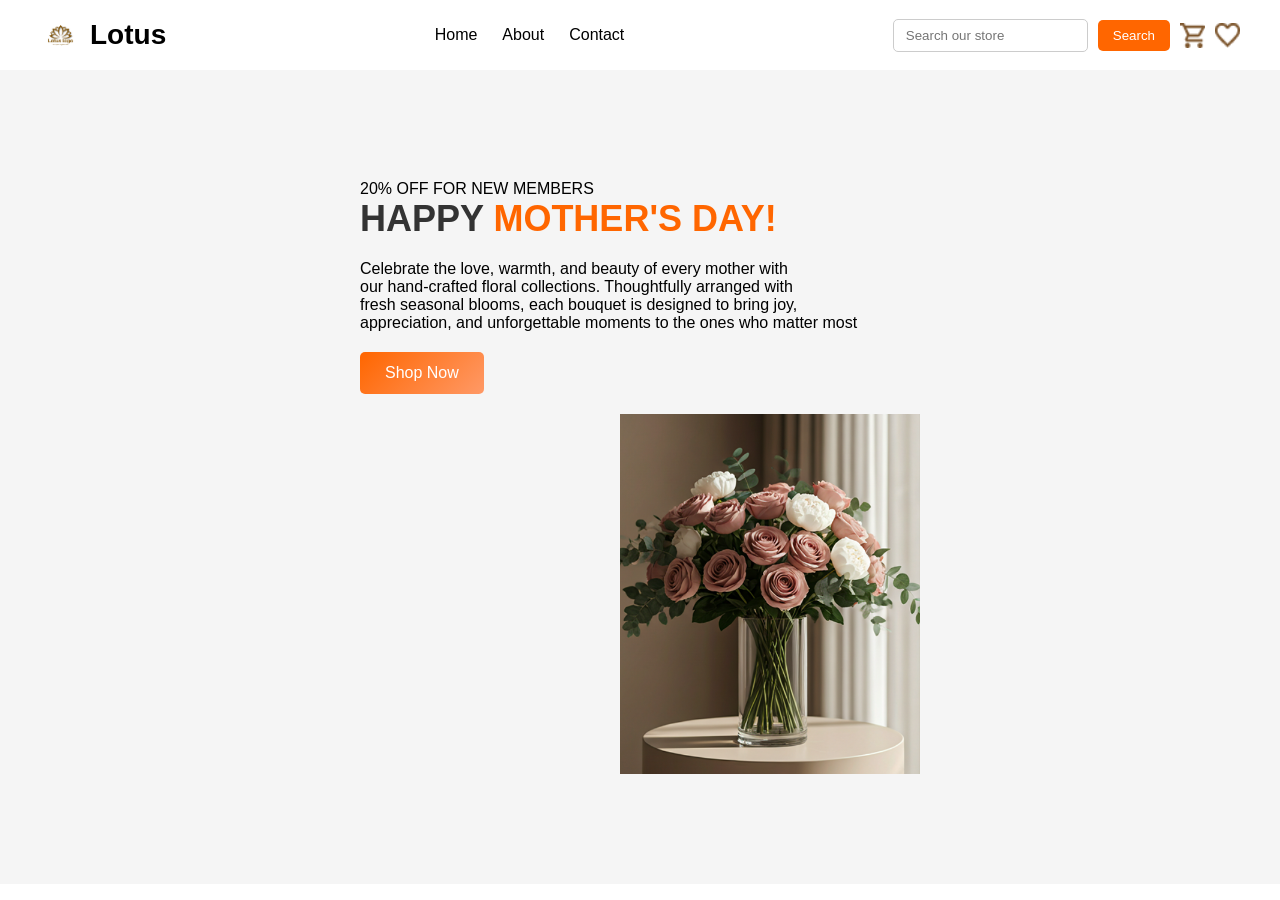
==== homepage.html @ 7f64969e "Create the Hero Section" ====
<!DOCTYPE html>
<html lang="en">
<head>
    <meta charset="UTF-8">
    <meta name="viewport" content="width=device-width, initial-scale=1.0">
    <title>Home Page</title>
    <link rel="stylesheet" href="homepage.css">
</head>
<body>
      <div class="navigation">
         <div class="logo-area">
            <img src="img/logo1.jpg" alt="Logo">
            <h1>Lotus</h1>
         </div>
         <ul class="nav-links">
            <li><a href="#home">Home</a></li>
            <li><a href="#about">About</a></li>
            <li><a href="#contact">Contact</a></li>
         </ul>
        <div class="search">
            <input type="text" placeholder="Search our store">
            <button type="submit">Search</button>
            <div class="icons">
              <img src="img/Icon.png" alt="Search Icon">
              <img src="img/Icon1.png" alt="Cart Icon">
            </div>
       </div>
     </div>


     <div class="hero-section">
        <div class="hero-content">
          <div class="off"><p>20% OFF FOR NEW MEMBERS</p><div>
          <h1>HAPPY <span>MOTHER'S DAY!</span></h1>
          <p>Celebrate the love, warmth, and beauty of every mother with <br>
            our hand-crafted floral collections. Thoughtfully arranged with 
            <br>fresh seasonal blooms, each bouquet is designed to bring joy,
            <br> appreciation, and unforgettable moments to the ones who matter most</p>
          <button class="btn">Shop Now</button>
        </div>
        <div class="hero-img">
           <img src="img/Luxury Bouquet.png" alt="Hero Image">
         </div>
      </div>

</body>
</html>
---- homepage.css ----
*{
    margin: 0;
    padding: 0;
    box-sizing: border-box;
    font-family: Arial, sans-serif;
}

.navigation{
    display: flex;
    justify-content: space-between;
    align-items: center;
    padding: 15px 40px;
    background-color: #ffffff;
    box-shadow: 0 2px 5px rgba(0,0,0,0.1);
}

.logo-area{
    display: flex;
    align-items: center;
    gap: 10px;
}

.logo-area img{
    width: 40px;
    height: 40px;
}

.logo-area h1{
    font-size: 28px;
    color: #000;
}

.nav-links{
    display: flex;
    gap: 25px;
    list-style: none;
}

.nav-links a{
    text-decoration: none;
    color: #000;
    font-size: 16px;
    transition: 0.3s;
}

.nav-links a:hover{
    color: #ff6600;
}

.search{
    display: flex;
    align-items: center;
    gap: 10px;
}

.search input{
    padding: 8px 12px;
    border: 1px solid #ccc;
    border-radius: 5px;
}

.search button{
    padding: 8px 15px;
    border: none;
    background-color: #ff6600;
    color: white;
    border-radius: 5px;
    cursor: pointer;
}

.search button:hover{
    background-color: #e65c00;
}

.icons{
    display: flex;
    gap: 10px;
}

.icons img{
    width: 25px;
    height: 25px;
    cursor: pointer;
}

.hero-section{
    display: flex;
    align-items: center;
    justify-content: space-between;
    padding: 50px 300px;
    background-color: #f5f5f5;
}

.hero-content{
    display: flex;
    flex:1;
    flex-direction: column;
    justify-content: space-between;
    
    padding: 60px;
    gap: 50px;
}

.hero-content h1{
    font-size: 36px;
    color: #333;
    margin-bottom: 20px;
}

.hero-content span{
    color: #ff6600;
}

.btn{
    padding: 12px 25px;
    background: linear-gradient(135deg, #ff6600, #ff9966);
    color: white;
    border-radius: 5px;
    border: none;
    cursor: pointer;
    font-size: 16px;
    transition: 0.3s ease;
    margin:20px 0px;
}

.btn:hover{
    background: linear-gradient(135deg, #e65c00, #ff7f50);
    transform: translateY(-2px);
}

.hero-img{
    flex: 1;
    display: flex;
    justify-content: flex-end;
}

.hero-img img{
    width: 300px;
    max-width: 100%;
}
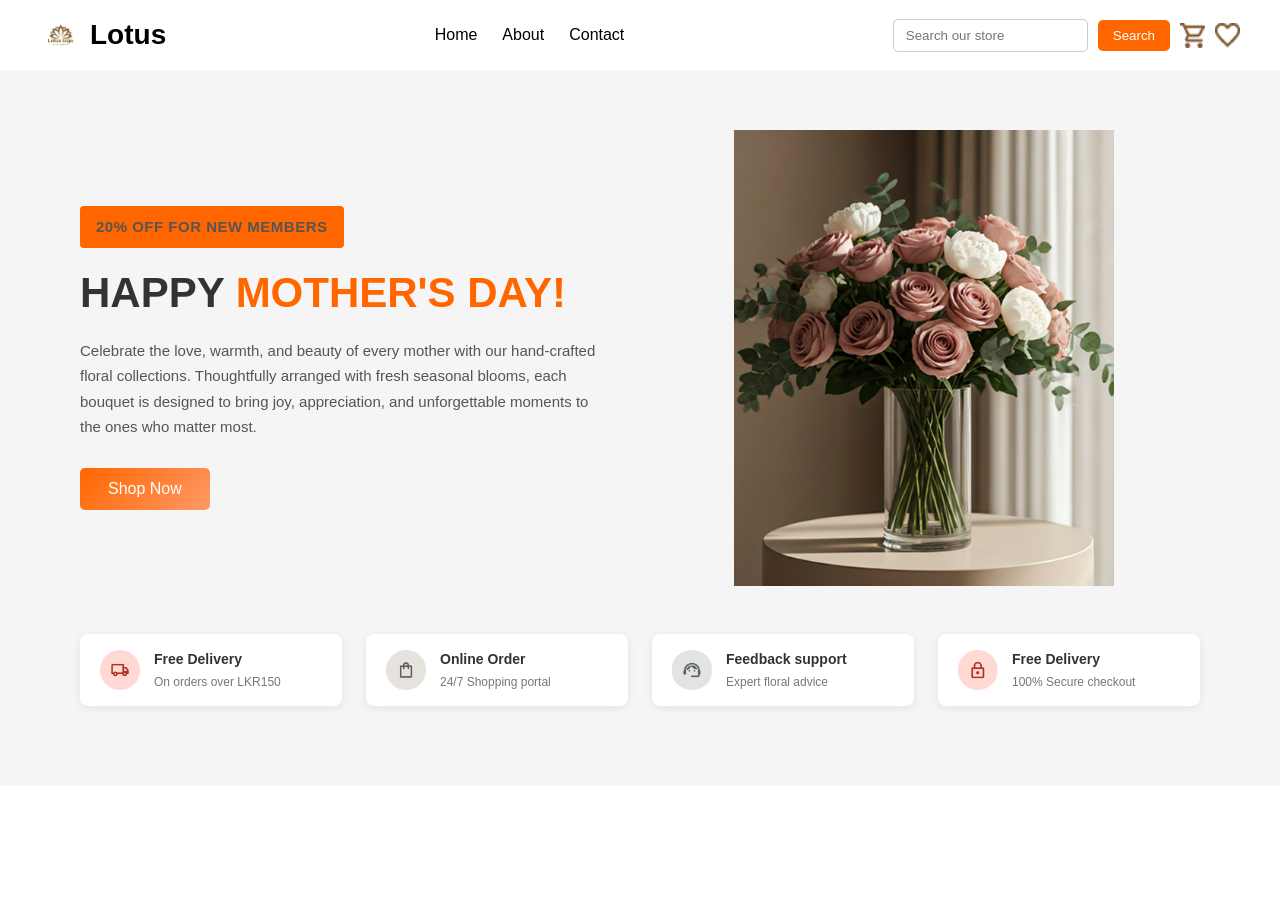
==== commit 92c8f9ec: "Update the css alignment for the hero section" ====
--- a/homepage.html
+++ b/homepage.html
@@ -29,17 +29,35 @@
 
 
      <div class="hero-section">
-        <div class="hero-content">
-          <div class="off"><p>20% OFF FOR NEW MEMBERS</p><div>
-          <h1>HAPPY <span>MOTHER'S DAY!</span></h1>
-          <p>Celebrate the love, warmth, and beauty of every mother with <br>
-            our hand-crafted floral collections. Thoughtfully arranged with 
-            <br>fresh seasonal blooms, each bouquet is designed to bring joy,
-            <br> appreciation, and unforgettable moments to the ones who matter most</p>
-          <button class="btn">Shop Now</button>
+        <div class="hero-main">
+          <div class="hero-content">
+            <div class="off"><p>20% OFF FOR NEW MEMBERS</p></div>
+            <h1>HAPPY <span>MOTHER'S DAY!</span></h1>
+            <p>Celebrate the love, warmth, and beauty of every mother with our hand-crafted floral collections. Thoughtfully arranged with fresh seasonal blooms, each bouquet is designed to bring joy, appreciation, and unforgettable moments to the ones who matter most.</p>
+            <button class="btn">Shop Now</button>
+          </div>
+          <div class="hero-img">
+            <img src="img/Luxury Bouquet.png" alt="Hero Image">
+          </div>
         </div>
-        <div class="hero-img">
-           <img src="img/Luxury Bouquet.png" alt="Hero Image">
+
+        <div class="hero-shape">
+            <div class="shape1">
+               <img src="img/shape1.png" alt="Shape 1">
+               <p>Free Delivery<br><span>On orders over LKR150</span></p>
+            </div>
+            <div class="shape1">
+               <img src="img/shape2.png" alt="Shape 1">
+               <p>Online Order<br><span>24/7 Shopping portal</span></p>
+            </div>
+            <div class="shape1">
+               <img src="img/shape3.png" alt="Shape 1">
+               <p>Feedback support<br><span>Expert floral advice</span></p>
+            </div>
+            <div class="shape1">
+               <img src="img/shape4.png" alt="Shape 1">
+               <p>Free Delivery<br><span>100% Secure checkout</span></p>
+            </div>
          </div>
       </div>
 
--- a/homepage.css
+++ b/homepage.css
@@ -85,26 +85,57 @@
 
 .hero-section{
     display: flex;
+    flex-direction: column;
+    align-items: center;
+    gap: 48px;
+    padding: 60px 80px 80px;
+    background-color: #f5f5f5;
+}
+
+.hero-main{
+    display: flex;
     align-items: center;
     justify-content: space-between;
-    padding: 50px 300px;
-    background-color: #f5f5f5;
+    gap: 48px;
+    width: 100%;
+    max-width: 1200px;
 }
 
 .hero-content{
-    display: flex;
-    flex:1;
+    flex: 1;
+    display: flex;
     flex-direction: column;
-    justify-content: space-between;
-    
-    padding: 60px;
-    gap: 50px;
+    align-items: flex-start;
+    gap: 20px;
+    max-width: 520px;
+}
+
+.off{
+    background-color: #ff6600;
+    color: #fff;
+    padding: 8px 16px;
+    border-radius: 4px;
+    font-size: 12px;
+    font-weight: bold;
+    letter-spacing: 0.5px;
+}
+
+.off p{
+    margin: 0;
 }
 
 .hero-content h1{
-    font-size: 36px;
+    font-size: 42px;
+    line-height: 1.2;
     color: #333;
-    margin-bottom: 20px;
+    margin: 0;
+}
+
+.hero-content p{
+    font-size: 15px;
+    line-height: 1.7;
+    color: #555;
+    margin: 0;
 }
 
 .hero-content span{
@@ -112,7 +143,7 @@
 }
 
 .btn{
-    padding: 12px 25px;
+    padding: 12px 28px;
     background: linear-gradient(135deg, #ff6600, #ff9966);
     color: white;
     border-radius: 5px;
@@ -120,7 +151,7 @@
     cursor: pointer;
     font-size: 16px;
     transition: 0.3s ease;
-    margin:20px 0px;
+    margin-top: 8px;
 }
 
 .btn:hover{
@@ -131,10 +162,54 @@
 .hero-img{
     flex: 1;
     display: flex;
-    justify-content: flex-end;
+    justify-content: center;
+    align-items: center;
 }
 
 .hero-img img{
-    width: 300px;
-    max-width: 100%;
-}
+    width: 100%;
+    max-width: 380px;
+    height: auto;
+}
+
+.hero-shape{
+    display: flex;
+    justify-content: space-between;
+    align-items: stretch;
+    gap: 24px;
+    width: 100%;
+    max-width: 1200px;
+}
+
+.shape1{
+    flex: 1;
+    display: flex;
+    align-items: center;
+    gap: 14px;
+    background-color: #fff;
+    padding: 16px 20px;
+    border-radius: 8px;
+    box-shadow: 0 2px 8px rgba(0, 0, 0, 0.08);
+}
+
+.shape1 img{
+    width: 40px;
+    height: 40px;
+    flex-shrink: 0;
+}
+
+.shape1 p{
+    font-size: 14px;
+    font-weight: bold;
+    color: #333;
+    line-height: 1.4;
+    margin: 0;
+}
+
+.shape1 span{
+    display: block;
+    font-size: 12px;
+    font-weight: normal;
+    color: #777;
+    margin-top: 4px;
+}
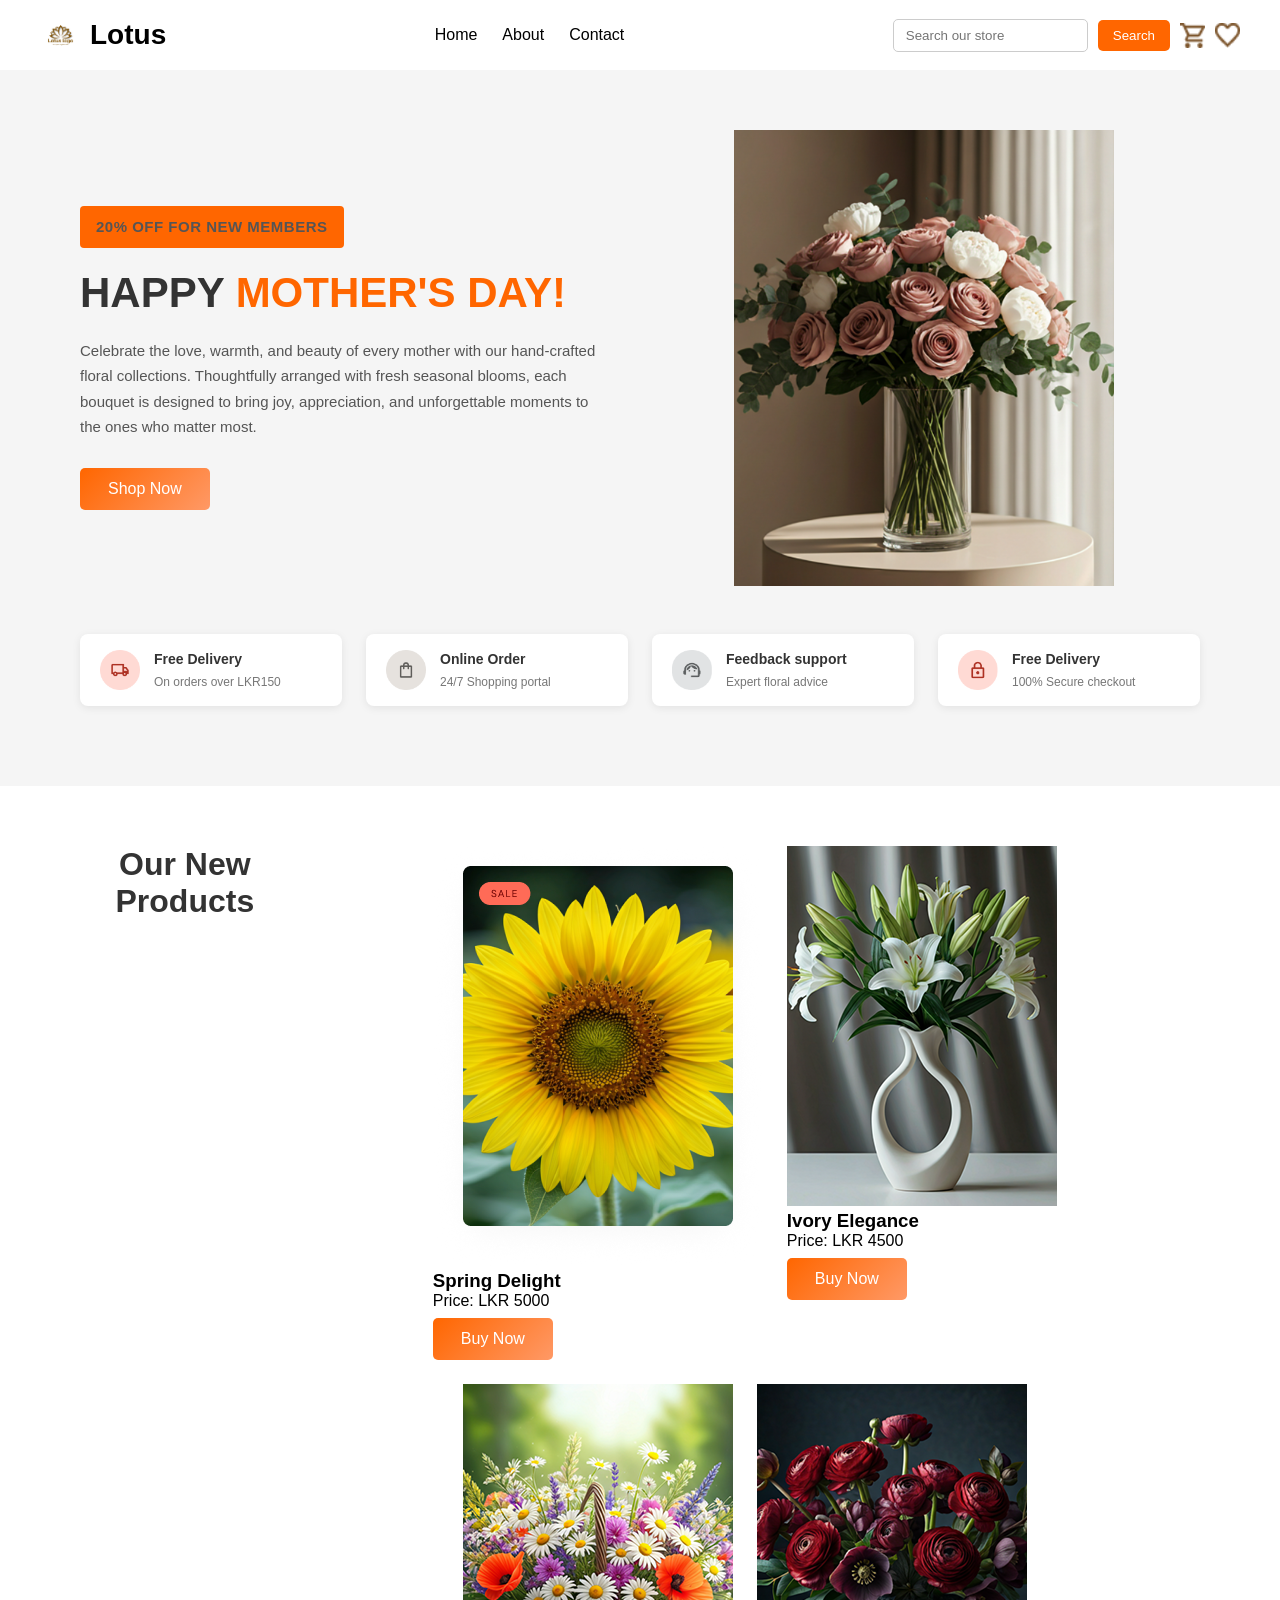
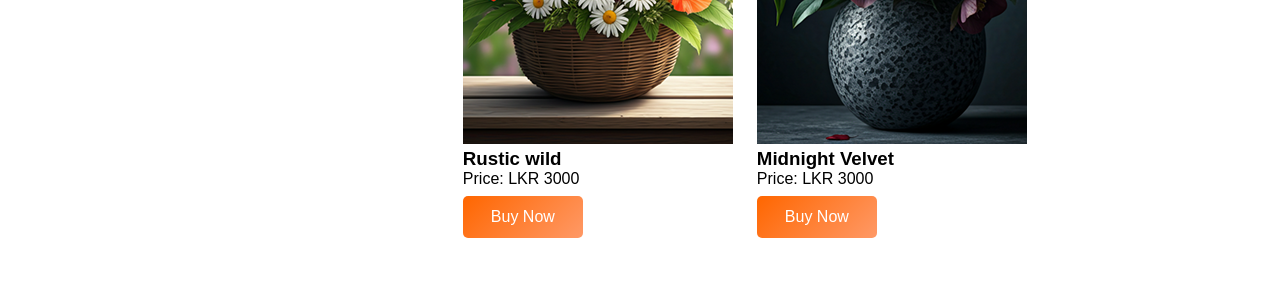
==== commit da3fa075: "Create the products sections" ====
--- a/homepage.html
+++ b/homepage.html
@@ -61,5 +61,38 @@
          </div>
       </div>
 
+
+
+      <div class="products-section">
+         <h2 class="one">Our New Products</h2>
+         <div class="products-container">
+            <div class="product-card">
+               <img src="img/product1.png" alt="Product 1">
+               <h3>Spring Delight</h3>
+               <p>Price: LKR 5000</p>
+               <button class="btn">Buy Now</button>
+            </div>
+            <div class="product-card">
+               <img src="img/Product 2.png" alt="Product 2">
+               <h3>Ivory Elegance</h3>
+               <p>Price: LKR 4500</p>
+               <button class="btn">Buy Now</button>
+            </div>
+            <div class="product-card">
+               <img src="img/Product 3.png" alt="Product 3">
+               <h3>Rustic wild</h3>
+               <p>Price: LKR 3000</p>
+               <button class="btn">Buy Now</button>
+            </div>
+
+            <div class="product-card">
+               <img src="img/Product 4.png" alt="Product 3">
+               <h3>Midnight Velvet</h3>
+               <p>Price: LKR 3000</p>
+               <button class="btn">Buy Now</button>
+            </div>
+         </div>
+      </div>
+
 </body>
 </html>
--- a/homepage.css
+++ b/homepage.css
@@ -213,3 +213,24 @@
     color: #777;
     margin-top: 4px;
 }
+
+.products-section{
+    display: flex;
+    padding: 60px 80px;
+    background-color: #fff;
+}
+
+.one{
+    text-align: center;
+    font-size: 32px;
+    color: #333;
+    margin-bottom: 40px;
+}
+
+.products-container{
+    display: flex;
+    gap: 24px;
+    flex-wrap: wrap;
+    justify-content: center;
+}
+
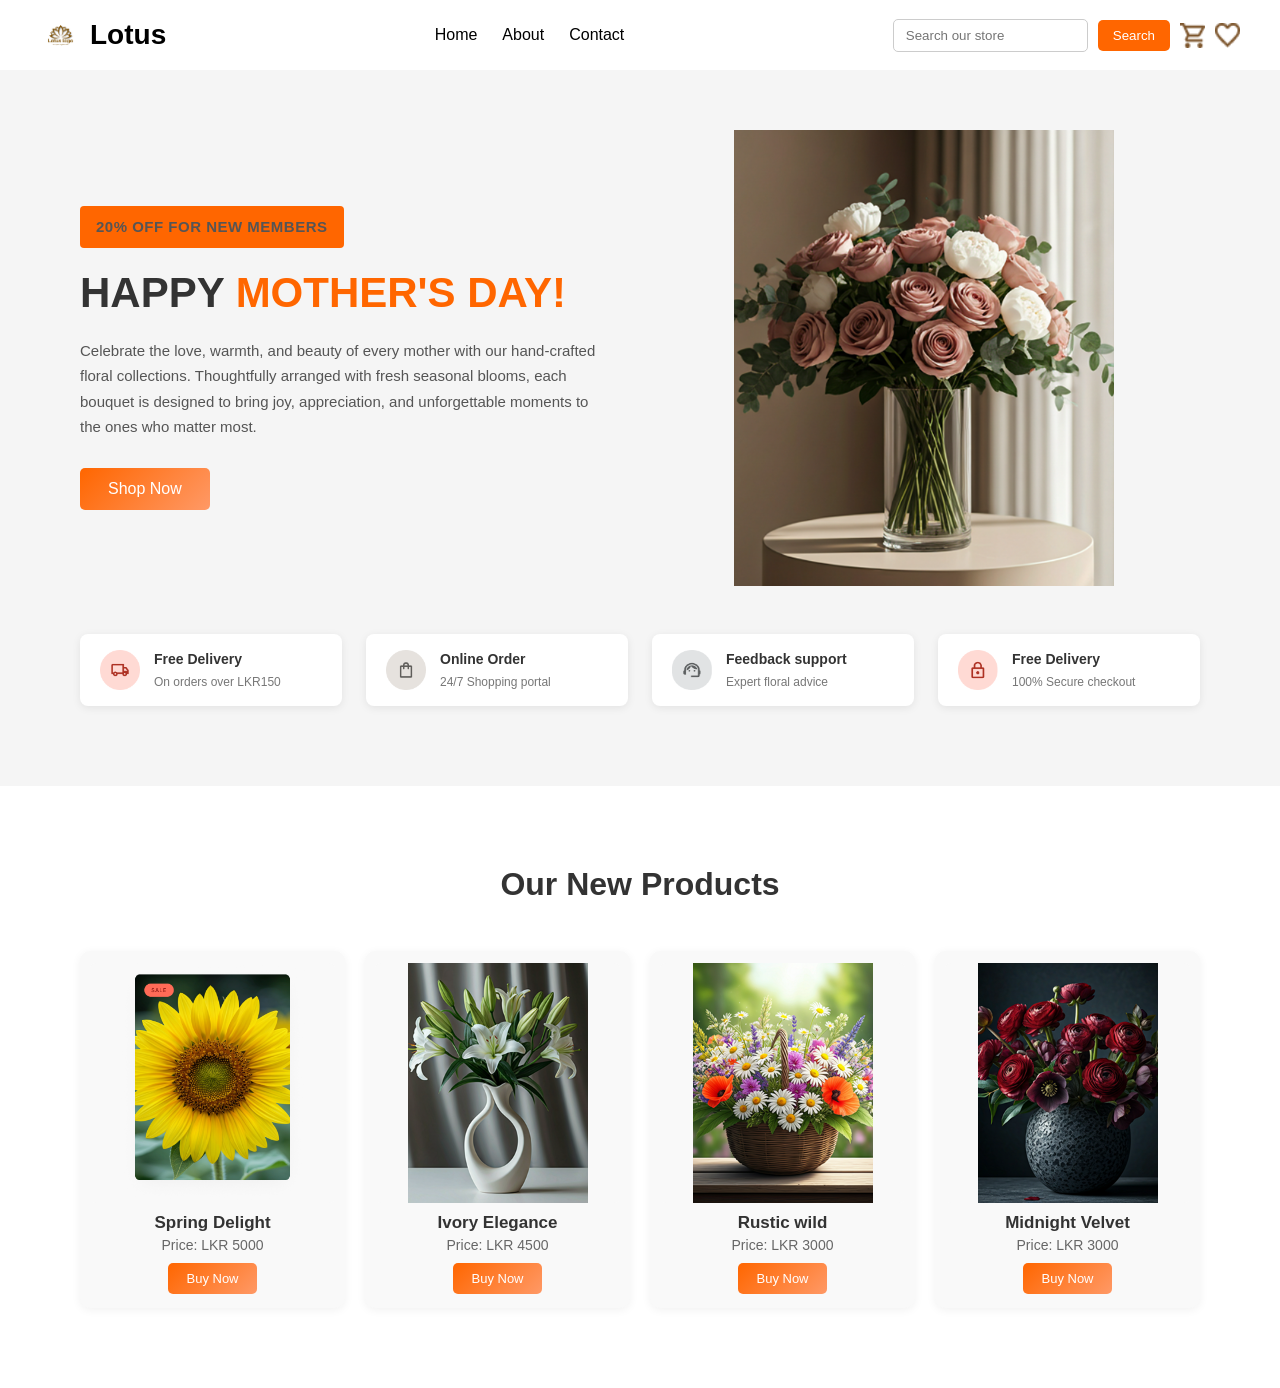
==== commit 4a4d737b: "Update the css for the product section" ====
--- a/homepage.html
+++ b/homepage.html
@@ -63,36 +63,44 @@
 
 
 
-      <div class="products-section">
-         <h2 class="one">Our New Products</h2>
+      <section class="products-section">
+         <h2 class="products-heading">Our New Products</h2>
          <div class="products-container">
             <div class="product-card">
-               <img src="img/product1.png" alt="Product 1">
+               <div class="product-img-wrap">
+                  <img src="img/product1.png" alt="Product 1" class="product-img-boost">
+               </div>
                <h3>Spring Delight</h3>
                <p>Price: LKR 5000</p>
                <button class="btn">Buy Now</button>
             </div>
             <div class="product-card">
-               <img src="img/Product 2.png" alt="Product 2">
+               <div class="product-img-wrap">
+                  <img src="img/Product 2.png" alt="Product 2">
+               </div>
                <h3>Ivory Elegance</h3>
                <p>Price: LKR 4500</p>
                <button class="btn">Buy Now</button>
             </div>
             <div class="product-card">
-               <img src="img/Product 3.png" alt="Product 3">
+               <div class="product-img-wrap">
+                  <img src="img/Product 3.png" alt="Product 3">
+               </div>
                <h3>Rustic wild</h3>
                <p>Price: LKR 3000</p>
                <button class="btn">Buy Now</button>
             </div>
 
             <div class="product-card">
-               <img src="img/Product 4.png" alt="Product 3">
+               <div class="product-img-wrap">
+                  <img src="img/Product 4.png" alt="Product 4">
+               </div>
                <h3>Midnight Velvet</h3>
                <p>Price: LKR 3000</p>
                <button class="btn">Buy Now</button>
             </div>
          </div>
-      </div>
+      </section>
 
 </body>
 </html>
--- a/homepage.css
+++ b/homepage.css
@@ -216,21 +216,99 @@
 
 .products-section{
     display: flex;
-    padding: 60px 80px;
+    flex-direction: column;
+    align-items: center;
+    padding: 80px;
     background-color: #fff;
 }
 
-.one{
+.products-heading{
     text-align: center;
     font-size: 32px;
     color: #333;
-    margin-bottom: 40px;
+    margin-bottom: 48px;
+    width: 100%;
+    max-width: 1200px;
 }
 
 .products-container{
-    display: flex;
-    gap: 24px;
-    flex-wrap: wrap;
+    display: grid;
+    grid-template-columns: repeat(4, 1fr);
+    gap: 20px;
+    width: 100%;
+    max-width: 1200px;
+}
+
+.product-card{
+    display: flex;
+    flex-direction: column;
+    align-items: center;
+    text-align: center;
+    background-color: #f9f9f9;
+    border-radius: 10px;
+    padding: 12px 10px 14px;
+    box-shadow: 0 2px 10px rgba(0, 0, 0, 0.06);
+    transition: transform 0.3s ease, box-shadow 0.3s ease;
+}
+
+.product-card:hover{
+    transform: translateY(-4px);
+    box-shadow: 0 6px 20px rgba(0, 0, 0, 0.1);
+}
+
+.product-img-wrap{
+    width: 100%;
+    height: 240px;
+    display: flex;
+    align-items: center;
     justify-content: center;
-}
-
+    margin-bottom: 10px;
+    overflow: hidden;
+    background-color: #f9f9f9;
+    border-radius: 6px;
+}
+
+.product-img-wrap img{
+    width: 100%;
+    height: 100%;
+    object-fit: contain;
+    object-position: center;
+}
+
+
+
+.product-card h3{
+    font-size: 17px;
+    color: #333;
+    margin-bottom: 4px;
+}
+
+.product-card p{
+    font-size: 14px;
+    color: #666;
+    margin-bottom: 10px;
+}
+
+.product-card .btn{
+    margin-top: 0;
+    padding: 8px 18px;
+    font-size: 13px;
+}
+
+@media (max-width: 1024px){
+    .products-container{
+        grid-template-columns: repeat(2, 1fr);
+    }
+}
+
+@media (max-width: 600px){
+    .products-section{
+        padding: 48px 24px;
+    }
+
+    .products-container{
+        grid-template-columns: 1fr;
+        max-width: 320px;
+    }
+}
+
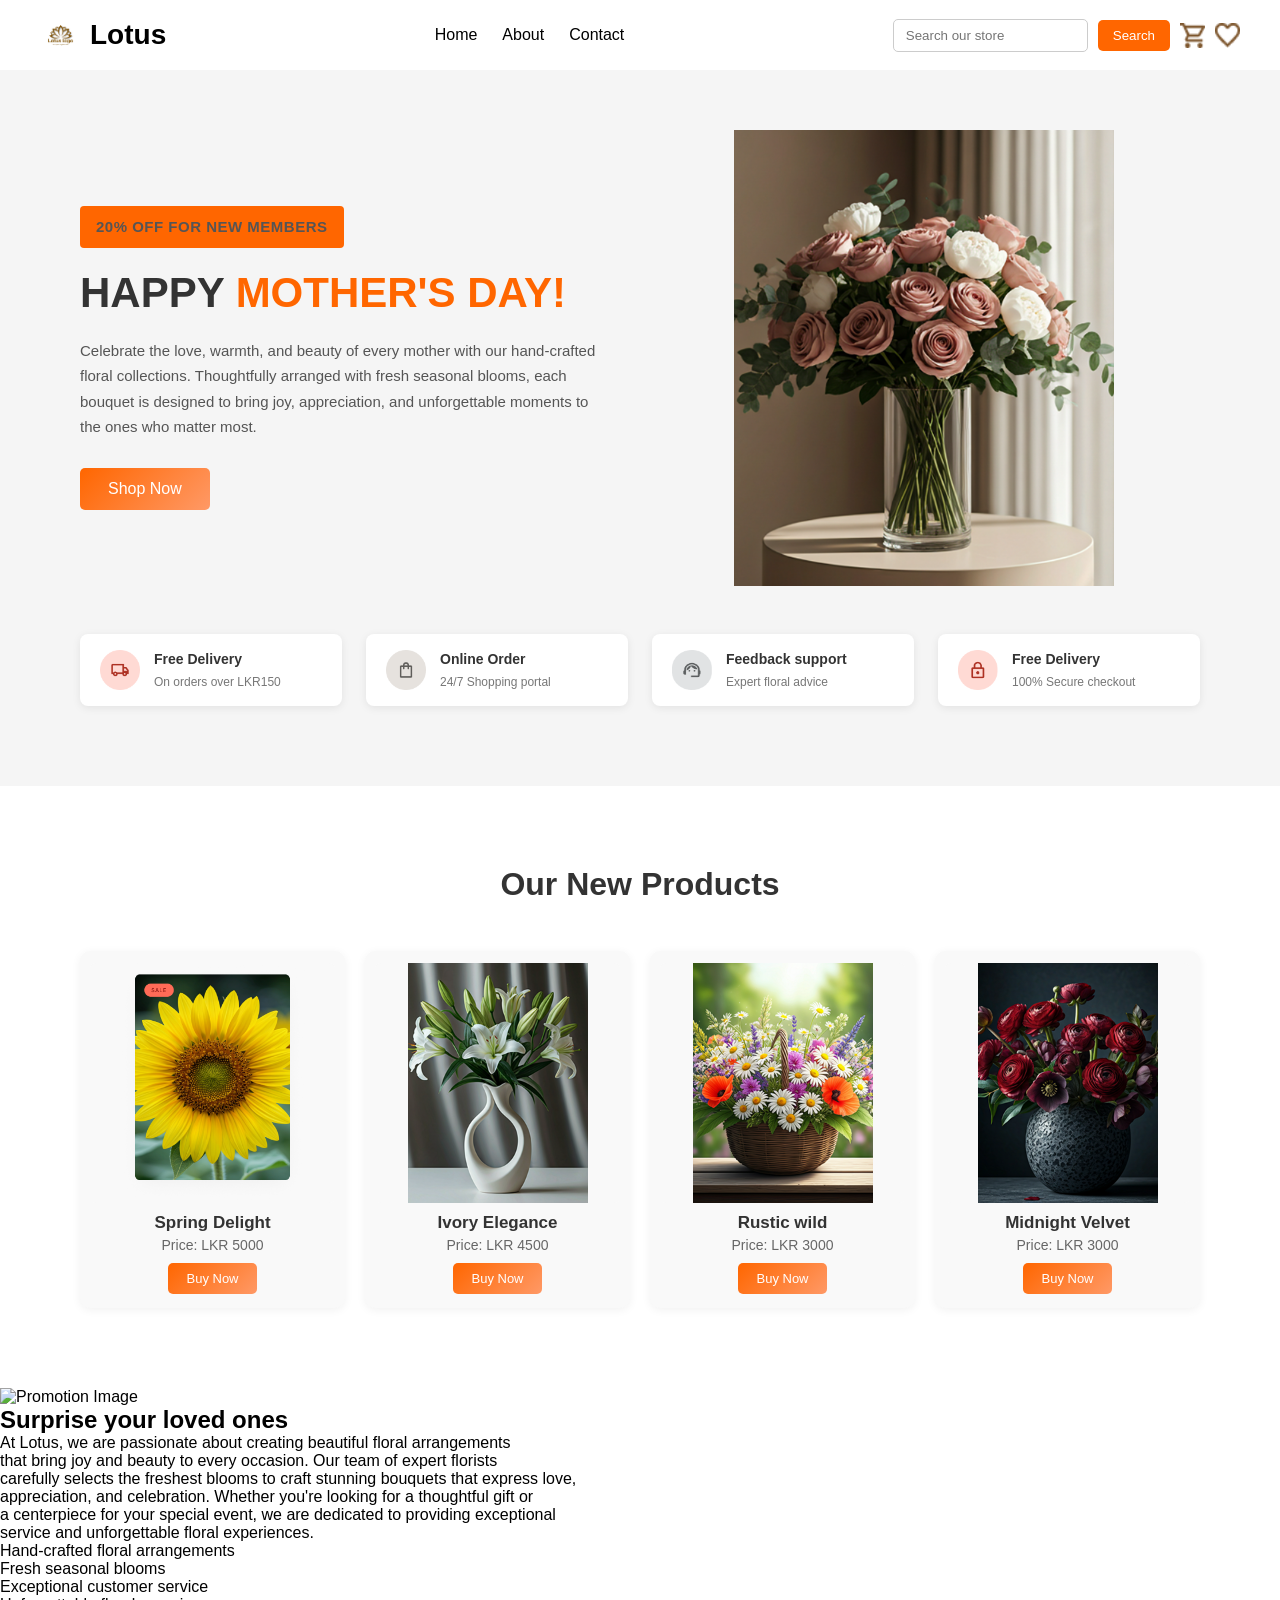
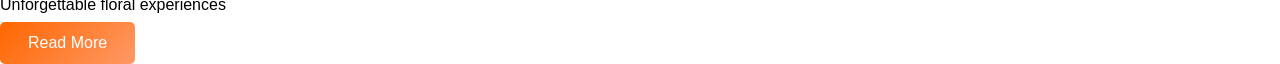
==== commit 2953fef8: "Create the promotional section page" ====
--- a/homepage.html
+++ b/homepage.html
@@ -102,5 +102,32 @@
          </div>
       </section>
 
+
+      <section class="promotion-section">
+         <div class="promotion-img">
+            <img src="img/Valentine Bloom.png" alt="Promotion Image">
+         </div>
+         <div class="promotion-content">
+            <h2>Surprise your loved ones</h2>
+            <p>At Lotus, we are passionate about creating beautiful floral arrangements<br>
+                that bring joy and beauty to every occasion. Our team of expert florists<br>
+                 carefully selects the freshest blooms to craft stunning bouquets that express love,
+                 <br> appreciation, and celebration. Whether you're looking for a thoughtful gift or
+                 <br> a centerpiece for your special event, we are dedicated to providing exceptional <br>
+                 service and unforgettable floral experiences.
+            </p>
+
+            <ul>
+               <li>Hand-crafted floral arrangements</li>
+               <li>Fresh seasonal blooms</li>
+               <li>Exceptional customer service</li>
+               <li>Unforgettable floral experiences</li>
+            </ul>
+
+            <button class="btn">Read More</button>
+         </div>
+         
+      </section>
+
 </body>
 </html>
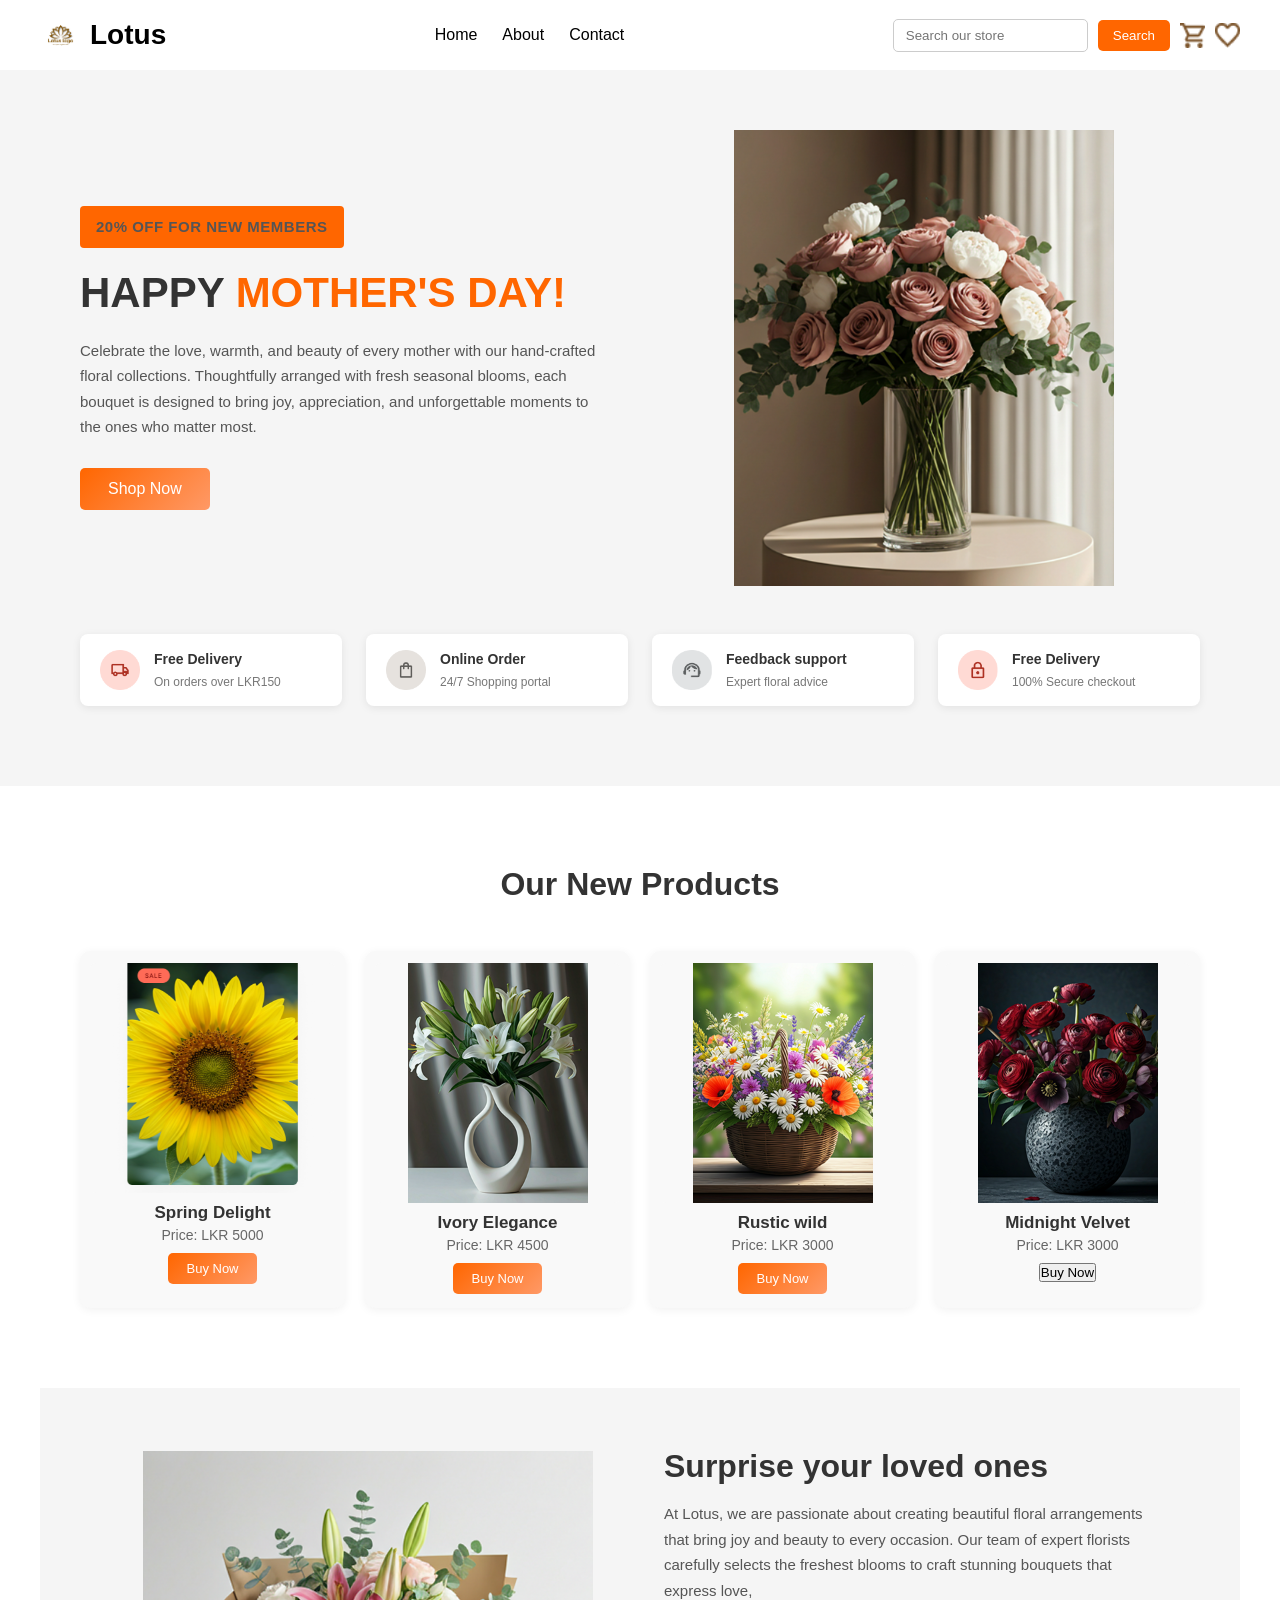
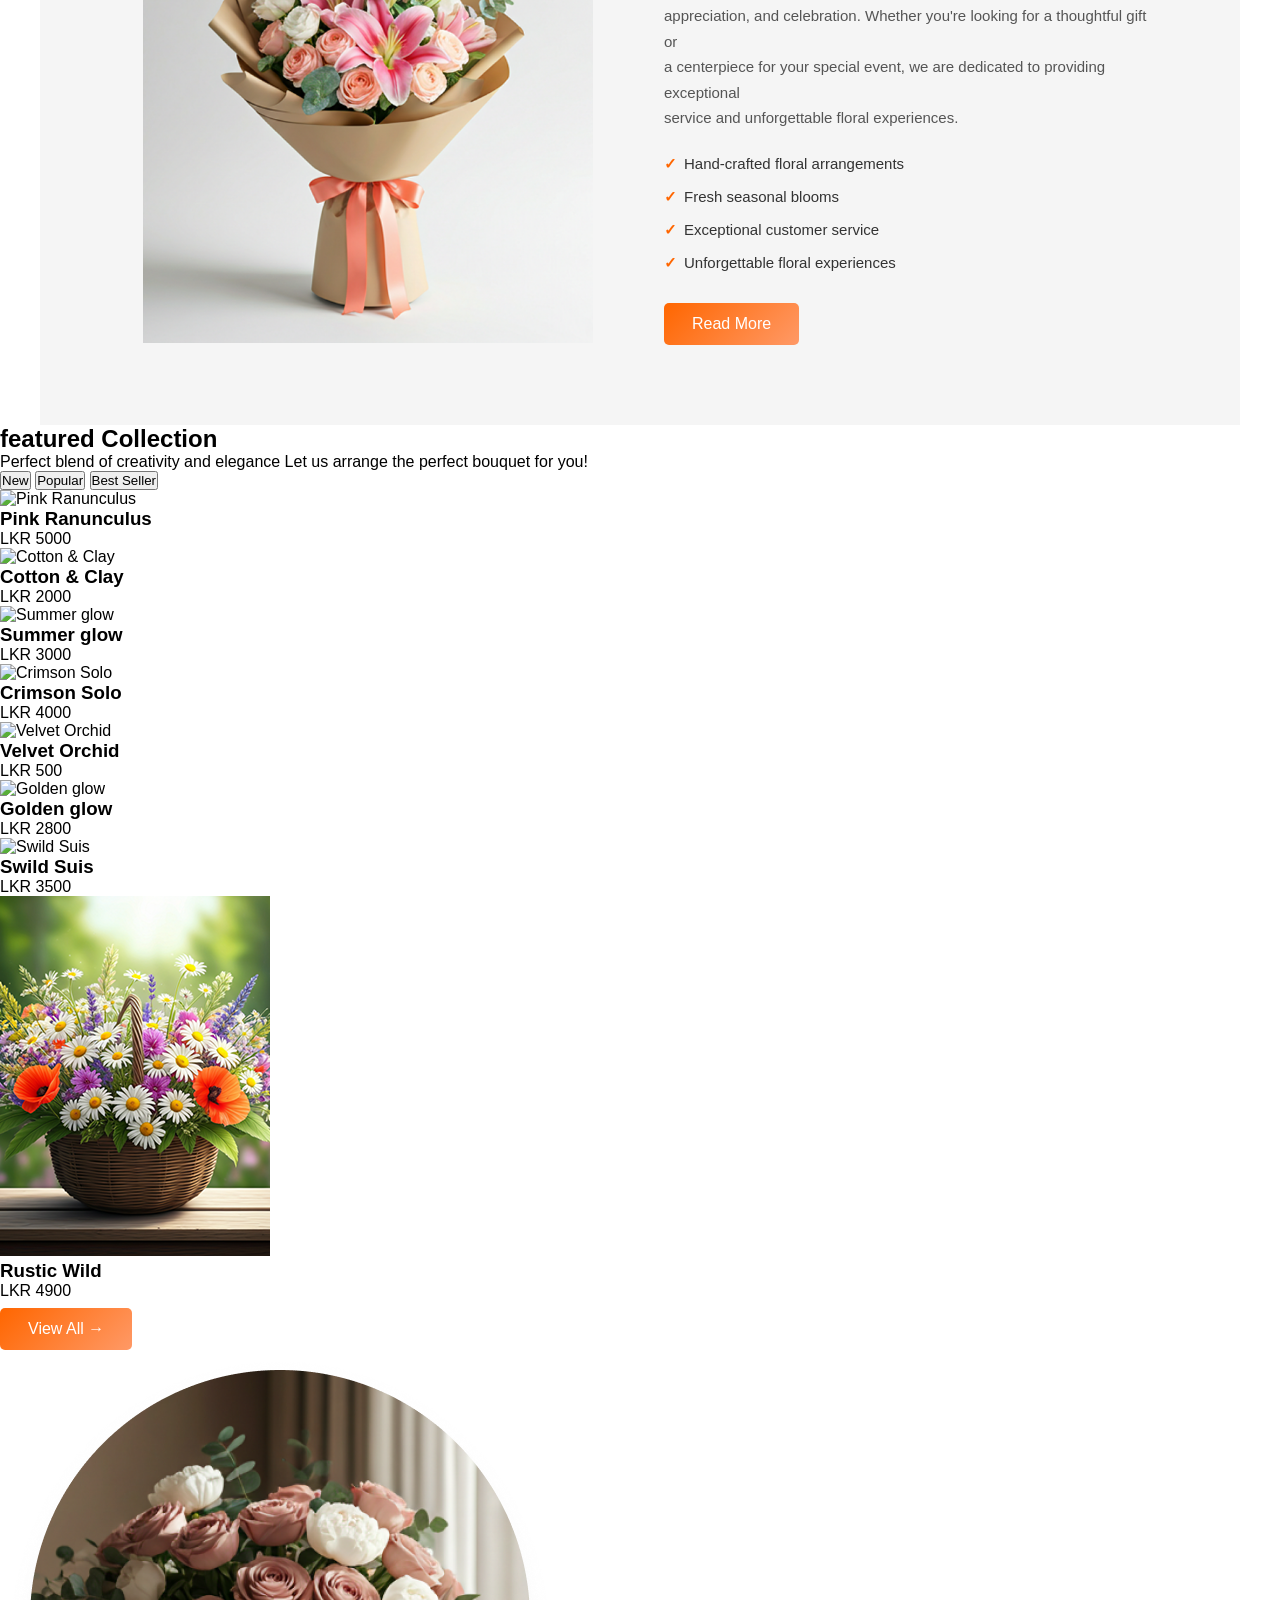
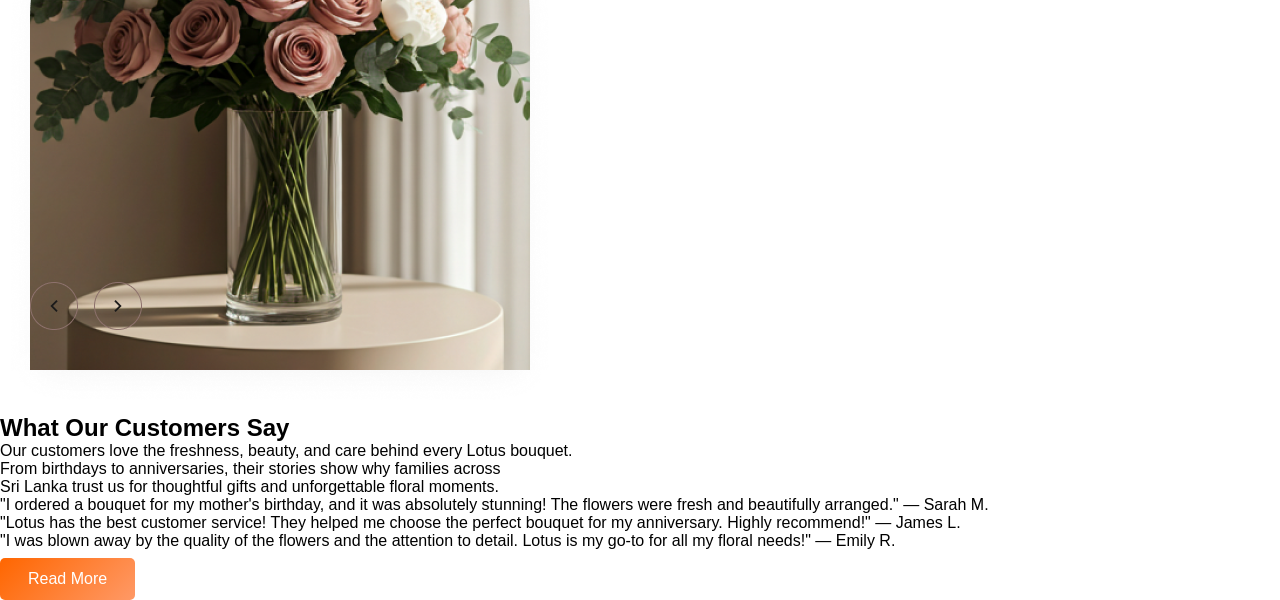
==== commit efae1ca2: "Create the testiominal section and collection section" ====
--- a/homepage.html
+++ b/homepage.html
@@ -97,7 +97,7 @@
                </div>
                <h3>Midnight Velvet</h3>
                <p>Price: LKR 3000</p>
-               <button class="btn">Buy Now</button>
+               <button class="btns">Buy Now</button>
             </div>
          </div>
       </section>
@@ -125,8 +125,109 @@
             </ul>
 
             <button class="btn">Read More</button>
-         </div>
-         
+         </div>        
+      </section>
+
+
+      <section class="collection-section">
+         <h2 class="collection-heading">featured Collection</h2>
+         <p class="collection-description"> Perfect blend of creativity and elegance
+         Let us arrange the perfect bouquet for you!</p>
+         <div class="collection-choice">
+            <button type="button" class="collection-tab active" data-tab="new">New</button>
+            <button type="button" class="collection-tab" data-tab="popular">Popular</button>
+            <button type="button" class="collection-tab" data-tab="bestseller">Best Seller</button>
+         </div>
+
+         <div class="collection-container">
+            <div class="collection-card collection-new">
+               <div class="collection-img-wrap">
+                  <img src="img/collection1.png" alt="Pink Ranunculus">
+               </div>
+               <h3>Pink Ranunculus</h3>
+               <p>LKR 5000</p>
+            </div>
+            <div class="collection-card collection-new">
+               <div class="collection-img-wrap">
+                  <img src="img/collection2.png" alt="Cotton & Clay">
+               </div>
+               <h3>Cotton & Clay</h3>
+               <p>LKR 2000</p>
+            </div>
+            <div class="collection-card collection-new">
+               <div class="collection-img-wrap">
+                  <img src="img/collection3.png" alt="Summer glow">
+               </div>
+               <h3>Summer glow</h3>
+               <p>LKR 3000</p>
+            </div>
+            <div class="collection-card collection-new">
+               <div class="collection-img-wrap">
+                  <img src="img/collection4.png" alt="Crimson Solo">
+               </div>
+               <h3>Crimson Solo</h3>
+               <p>LKR 4000</p>
+            </div>
+            <div class="collection-card collection-popular">
+               <div class="collection-img-wrap">
+                  <img src="img/collection5.png" alt="Velvet Orchid">
+               </div>
+               <h3>Velvet Orchid</h3>
+               <p>LKR 500</p>
+            </div>
+            <div class="collection-card collection-popular">
+               <div class="collection-img-wrap">
+                  <img src="img/collection6.png" alt="Golden glow">
+               </div>
+               <h3>Golden glow</h3>
+               <p>LKR 2800</p>
+            </div>
+            <div class="collection-card collection-popular">
+               <div class="collection-img-wrap">
+                  <img src="img/collection7.png" alt="Swild Suis">
+               </div>
+               <h3>Swild Suis</h3>
+               <p>LKR 3500</p>
+            </div>
+            <div class="collection-card collection-bestseller">
+               <div class="collection-img-wrap">
+                  <img src="img/Product 3.png" alt="Rustic Wild">
+               </div>
+               <h3>Rustic Wild</h3>
+               <p>LKR 4900</p>
+            </div>
+            <button class="btn view-all">View All <span class="symbol">→</span></button>
+         </div>
+      </section>
+
+
+      <section class="testimonial-section">
+         <div class="testimonial-img">
+            <img src="img/Luxury Bouquet2.png" alt="Happy customer with flowers">
+         </div>
+         <div class="testimonial-content">
+            <h2>What Our Customers Say</h2>
+            <p>Our customers love the freshness, beauty, and care behind every Lotus bouquet.<br>
+               From birthdays to anniversaries, their stories show why families across<br>
+               Sri Lanka trust us for thoughtful gifts and unforgettable floral moments.</p>
+
+            <ul class="testimonial-list">
+               <li>
+                  <span class="testimonial-quote">"I ordered a bouquet for my mother's birthday, and it was absolutely stunning! The flowers were fresh and beautifully arranged."</span>
+                  <span class="testimonial-author">— Sarah M.</span>
+               </li>
+               <li>
+                  <span class="testimonial-quote">"Lotus has the best customer service! They helped me choose the perfect bouquet for my anniversary. Highly recommend!"</span>
+                  <span class="testimonial-author">— James L.</span>
+               </li>
+               <li>
+                  <span class="testimonial-quote">"I was blown away by the quality of the flowers and the attention to detail. Lotus is my go-to for all my floral needs!"</span>
+                  <span class="testimonial-author">— Emily R.</span>
+               </li>
+            </ul>
+
+            <button class="btn">Read More</button>
+         </div>
       </section>
 
 </body>
--- a/homepage.css
+++ b/homepage.css
@@ -275,6 +275,17 @@
     object-position: center;
 }
 
+/* Enlarge the very first product: slightly bigger container and boosted image */
+.products-container .product-card:first-child .product-img-wrap{
+    height: 230px; /* increase container height for the first product */
+}
+
+.product-img-boost{
+    transform: scale(1.15);
+    transition: transform 0.3s ease;
+    will-change: transform;
+}
+
 
 
 .product-card h3{
@@ -295,10 +306,91 @@
     font-size: 13px;
 }
 
+.promotion-section{
+    display: flex;
+    flex-direction: row;
+    align-items: center;
+    justify-content: space-between;
+    gap: 48px;
+    padding: 60px 80px 80px;
+    background-color: #f5f5f5;
+    max-width: 1200px;
+    margin: 0 auto;
+}
+
+.promotion-img{
+    flex: 1;
+    display: flex;
+    justify-content: center;
+    align-items: center;
+}
+
+.promotion-img img{
+    width: 100%;
+    max-width: 450px;
+    height: auto;
+}
+
+.promotion-content{
+    flex: 1;
+    display: flex;
+    flex-direction: column;
+    align-items: flex-start;
+    gap: 16px;
+    max-width: 520px;
+}
+
+.promotion-content h2{
+    font-size: 32px;
+    color: #333;
+    margin: 0;
+}
+
+.promotion-content p{
+    font-size: 15px;
+    line-height: 1.7;
+    color: #555;
+    margin: 0;
+}
+
+.promotion-content ul{
+    list-style: none;
+    padding: 0;
+    margin: 0;
+}
+
+.promotion-content ul li{
+    font-size: 15px;
+    color: #333;
+    padding: 8px 0;
+    padding-left: 20px;
+    position: relative;
+}
+
+.promotion-content ul li::before{
+    content: "✓";
+    position: absolute;
+    left: 0;
+    color: #ff6600;
+    font-weight: bold;
+}
+
+
+
 @media (max-width: 1024px){
     .products-container{
         grid-template-columns: repeat(2, 1fr);
     }
+    
+    .promotion-section{
+        flex-direction: column;
+        align-items: center;
+    }
+    
+    .promotion-content{
+        align-items: center;
+        text-align: center;
+    }
 }
 
 @media (max-width: 600px){
@@ -310,5 +402,9 @@
         grid-template-columns: 1fr;
         max-width: 320px;
     }
-}
-
+    
+    .promotion-section{
+        padding: 48px 24px;
+    }
+}
+
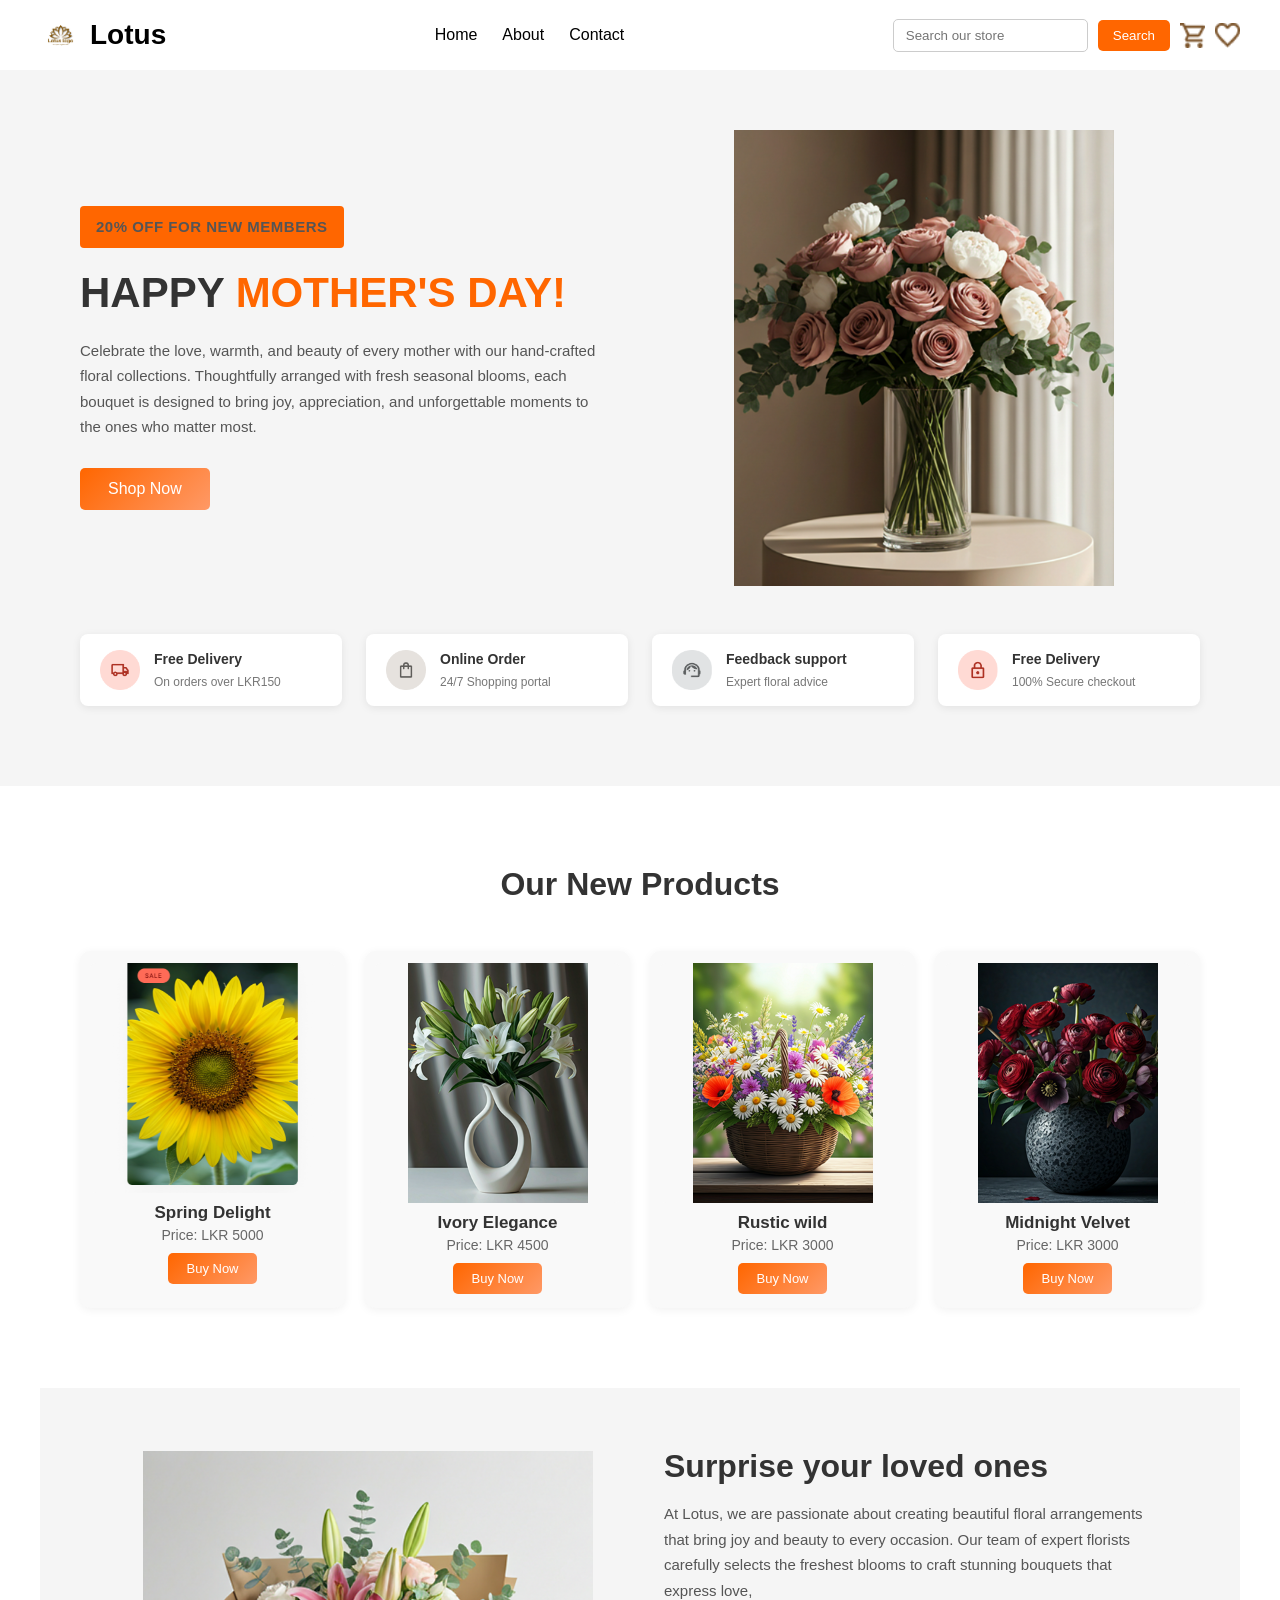
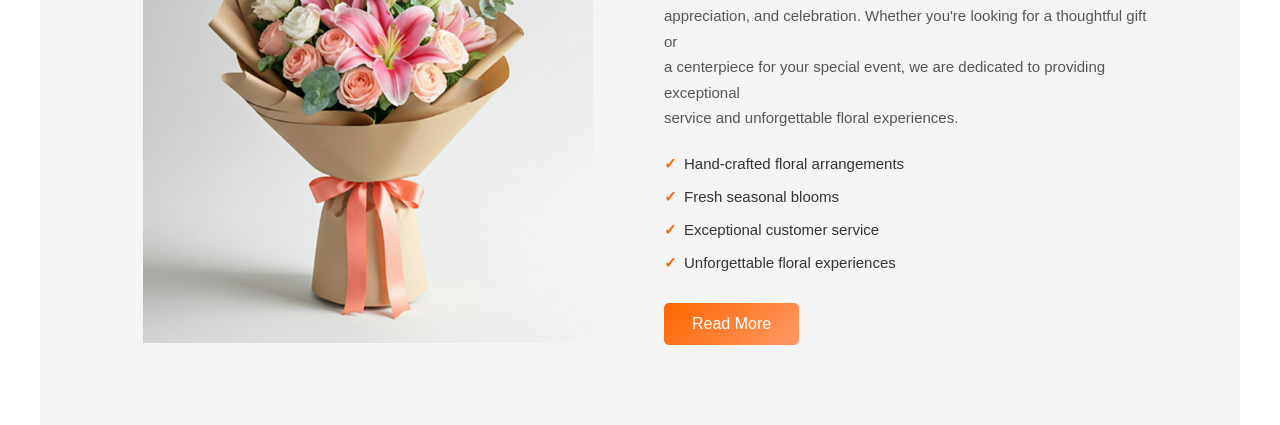
==== commit 2491f29e: "Merge pull request #2 from Satheesan-R/development Development" ====
--- a/homepage.html
+++ b/homepage.html
@@ -97,7 +97,7 @@
                </div>
                <h3>Midnight Velvet</h3>
                <p>Price: LKR 3000</p>
-               <button class="btns">Buy Now</button>
+               <button class="btn">Buy Now</button>
             </div>
          </div>
       </section>
@@ -125,109 +125,8 @@
             </ul>
 
             <button class="btn">Read More</button>
-         </div>        
-      </section>
-
-
-      <section class="collection-section">
-         <h2 class="collection-heading">featured Collection</h2>
-         <p class="collection-description"> Perfect blend of creativity and elegance
-         Let us arrange the perfect bouquet for you!</p>
-         <div class="collection-choice">
-            <button type="button" class="collection-tab active" data-tab="new">New</button>
-            <button type="button" class="collection-tab" data-tab="popular">Popular</button>
-            <button type="button" class="collection-tab" data-tab="bestseller">Best Seller</button>
          </div>
-
-         <div class="collection-container">
-            <div class="collection-card collection-new">
-               <div class="collection-img-wrap">
-                  <img src="img/collection1.png" alt="Pink Ranunculus">
-               </div>
-               <h3>Pink Ranunculus</h3>
-               <p>LKR 5000</p>
-            </div>
-            <div class="collection-card collection-new">
-               <div class="collection-img-wrap">
-                  <img src="img/collection2.png" alt="Cotton & Clay">
-               </div>
-               <h3>Cotton & Clay</h3>
-               <p>LKR 2000</p>
-            </div>
-            <div class="collection-card collection-new">
-               <div class="collection-img-wrap">
-                  <img src="img/collection3.png" alt="Summer glow">
-               </div>
-               <h3>Summer glow</h3>
-               <p>LKR 3000</p>
-            </div>
-            <div class="collection-card collection-new">
-               <div class="collection-img-wrap">
-                  <img src="img/collection4.png" alt="Crimson Solo">
-               </div>
-               <h3>Crimson Solo</h3>
-               <p>LKR 4000</p>
-            </div>
-            <div class="collection-card collection-popular">
-               <div class="collection-img-wrap">
-                  <img src="img/collection5.png" alt="Velvet Orchid">
-               </div>
-               <h3>Velvet Orchid</h3>
-               <p>LKR 500</p>
-            </div>
-            <div class="collection-card collection-popular">
-               <div class="collection-img-wrap">
-                  <img src="img/collection6.png" alt="Golden glow">
-               </div>
-               <h3>Golden glow</h3>
-               <p>LKR 2800</p>
-            </div>
-            <div class="collection-card collection-popular">
-               <div class="collection-img-wrap">
-                  <img src="img/collection7.png" alt="Swild Suis">
-               </div>
-               <h3>Swild Suis</h3>
-               <p>LKR 3500</p>
-            </div>
-            <div class="collection-card collection-bestseller">
-               <div class="collection-img-wrap">
-                  <img src="img/Product 3.png" alt="Rustic Wild">
-               </div>
-               <h3>Rustic Wild</h3>
-               <p>LKR 4900</p>
-            </div>
-            <button class="btn view-all">View All <span class="symbol">→</span></button>
-         </div>
-      </section>
-
-
-      <section class="testimonial-section">
-         <div class="testimonial-img">
-            <img src="img/Luxury Bouquet2.png" alt="Happy customer with flowers">
-         </div>
-         <div class="testimonial-content">
-            <h2>What Our Customers Say</h2>
-            <p>Our customers love the freshness, beauty, and care behind every Lotus bouquet.<br>
-               From birthdays to anniversaries, their stories show why families across<br>
-               Sri Lanka trust us for thoughtful gifts and unforgettable floral moments.</p>
-
-            <ul class="testimonial-list">
-               <li>
-                  <span class="testimonial-quote">"I ordered a bouquet for my mother's birthday, and it was absolutely stunning! The flowers were fresh and beautifully arranged."</span>
-                  <span class="testimonial-author">— Sarah M.</span>
-               </li>
-               <li>
-                  <span class="testimonial-quote">"Lotus has the best customer service! They helped me choose the perfect bouquet for my anniversary. Highly recommend!"</span>
-                  <span class="testimonial-author">— James L.</span>
-               </li>
-               <li>
-                  <span class="testimonial-quote">"I was blown away by the quality of the flowers and the attention to detail. Lotus is my go-to for all my floral needs!"</span>
-                  <span class="testimonial-author">— Emily R.</span>
-               </li>
-            </ul>
-
-            <button class="btn">Read More</button>
-         </div>
+         
       </section>
 
 </body>
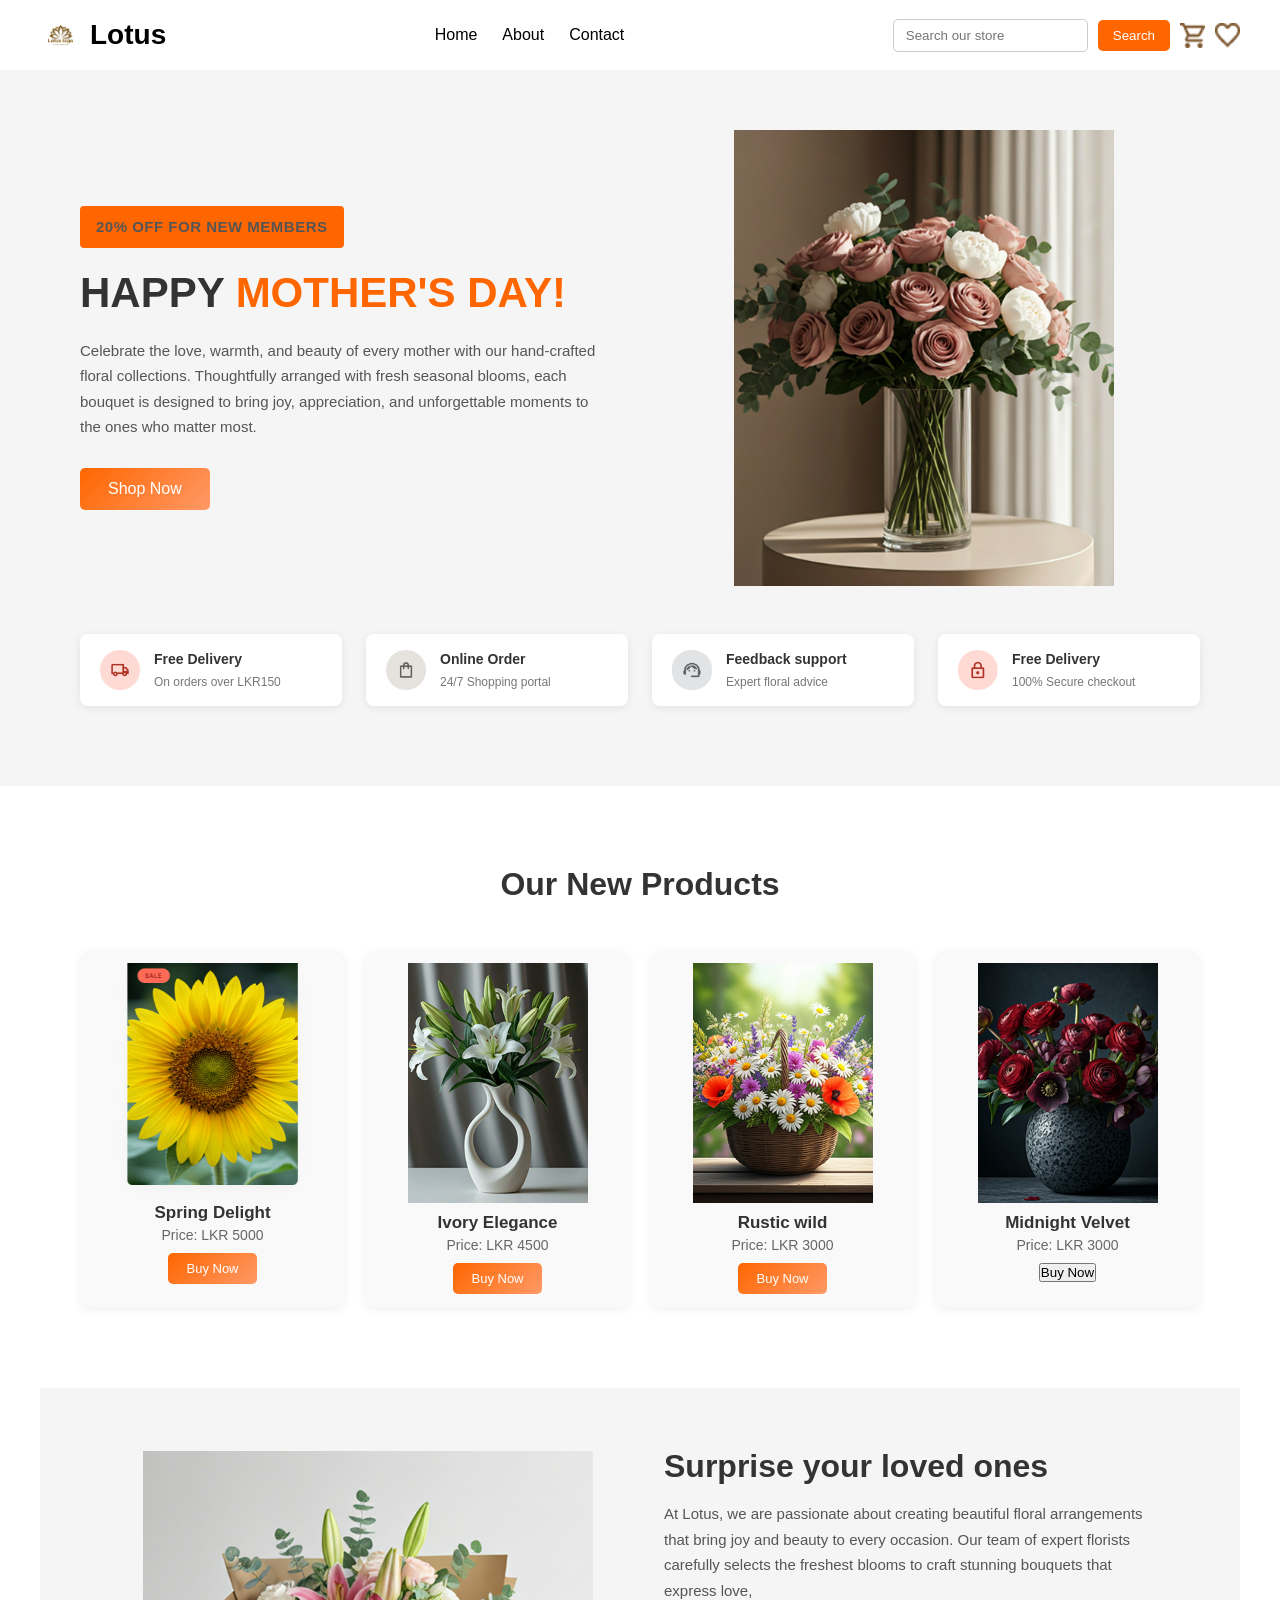
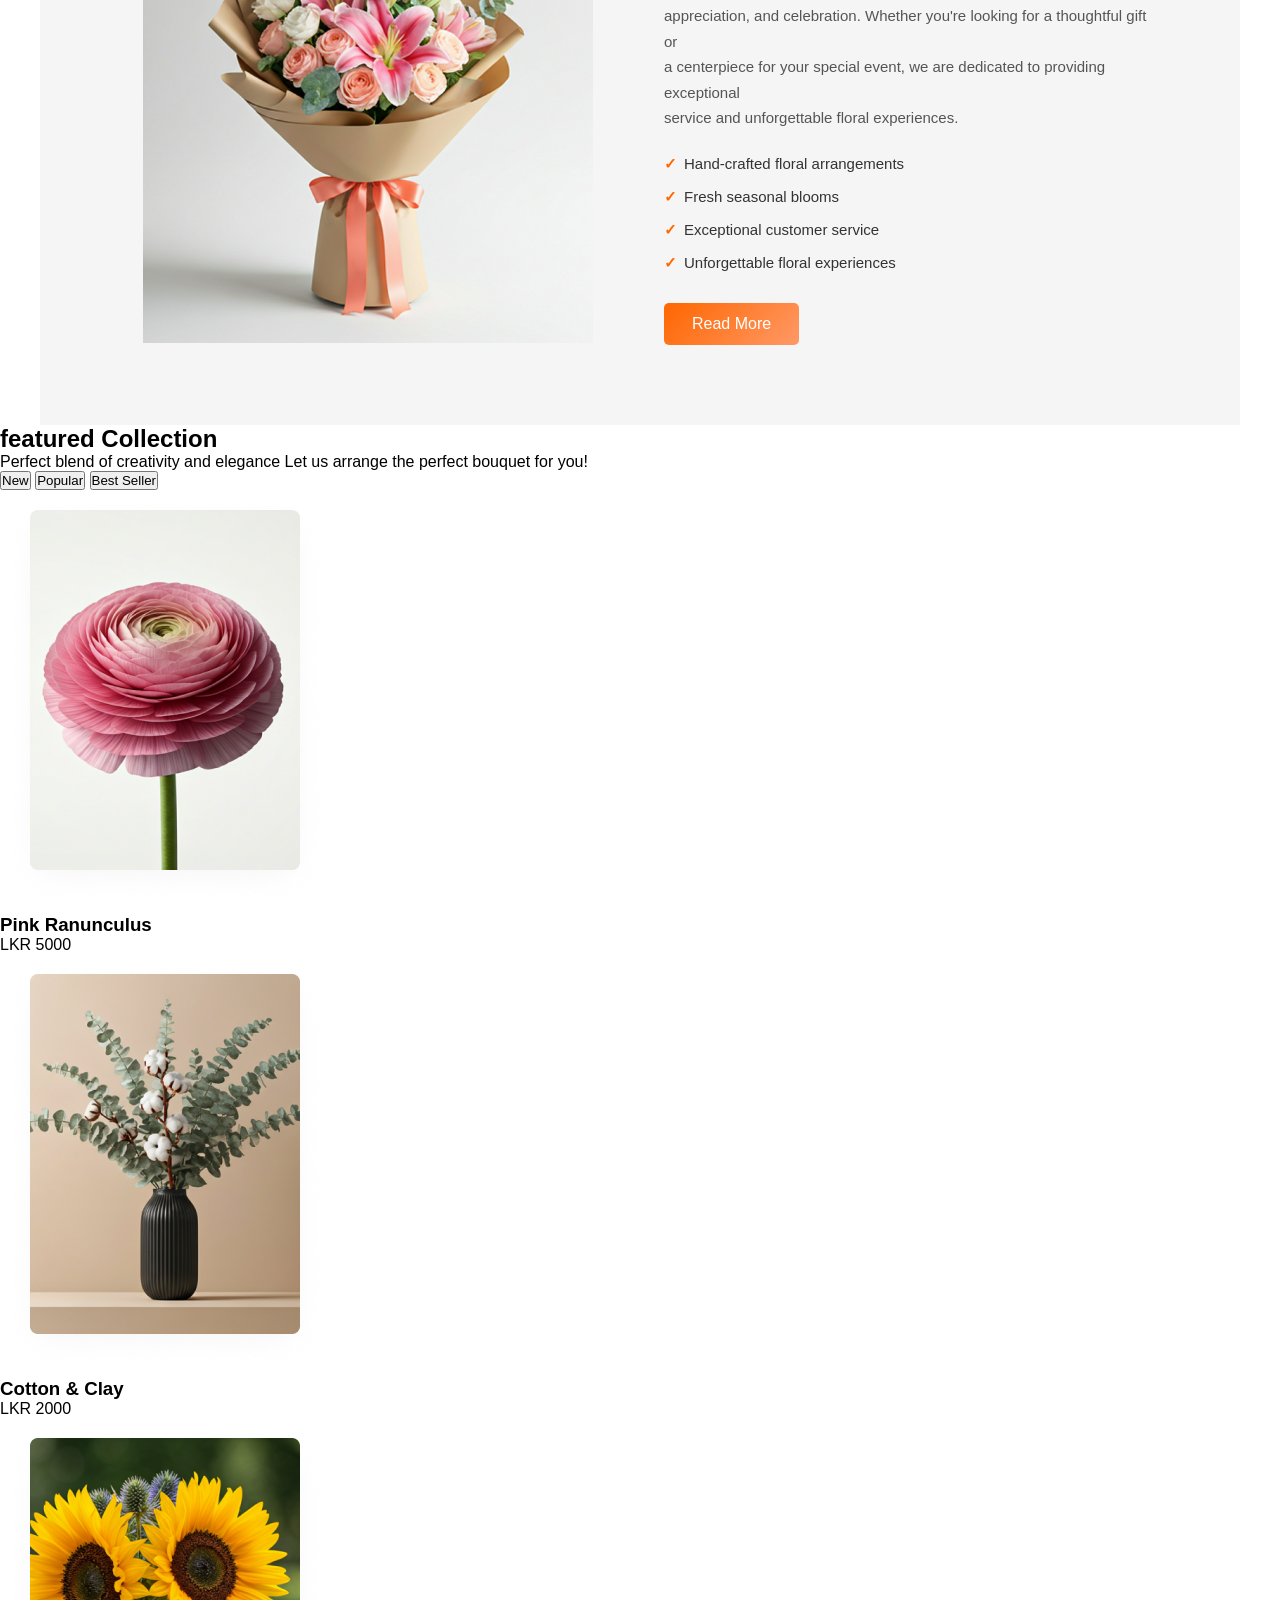
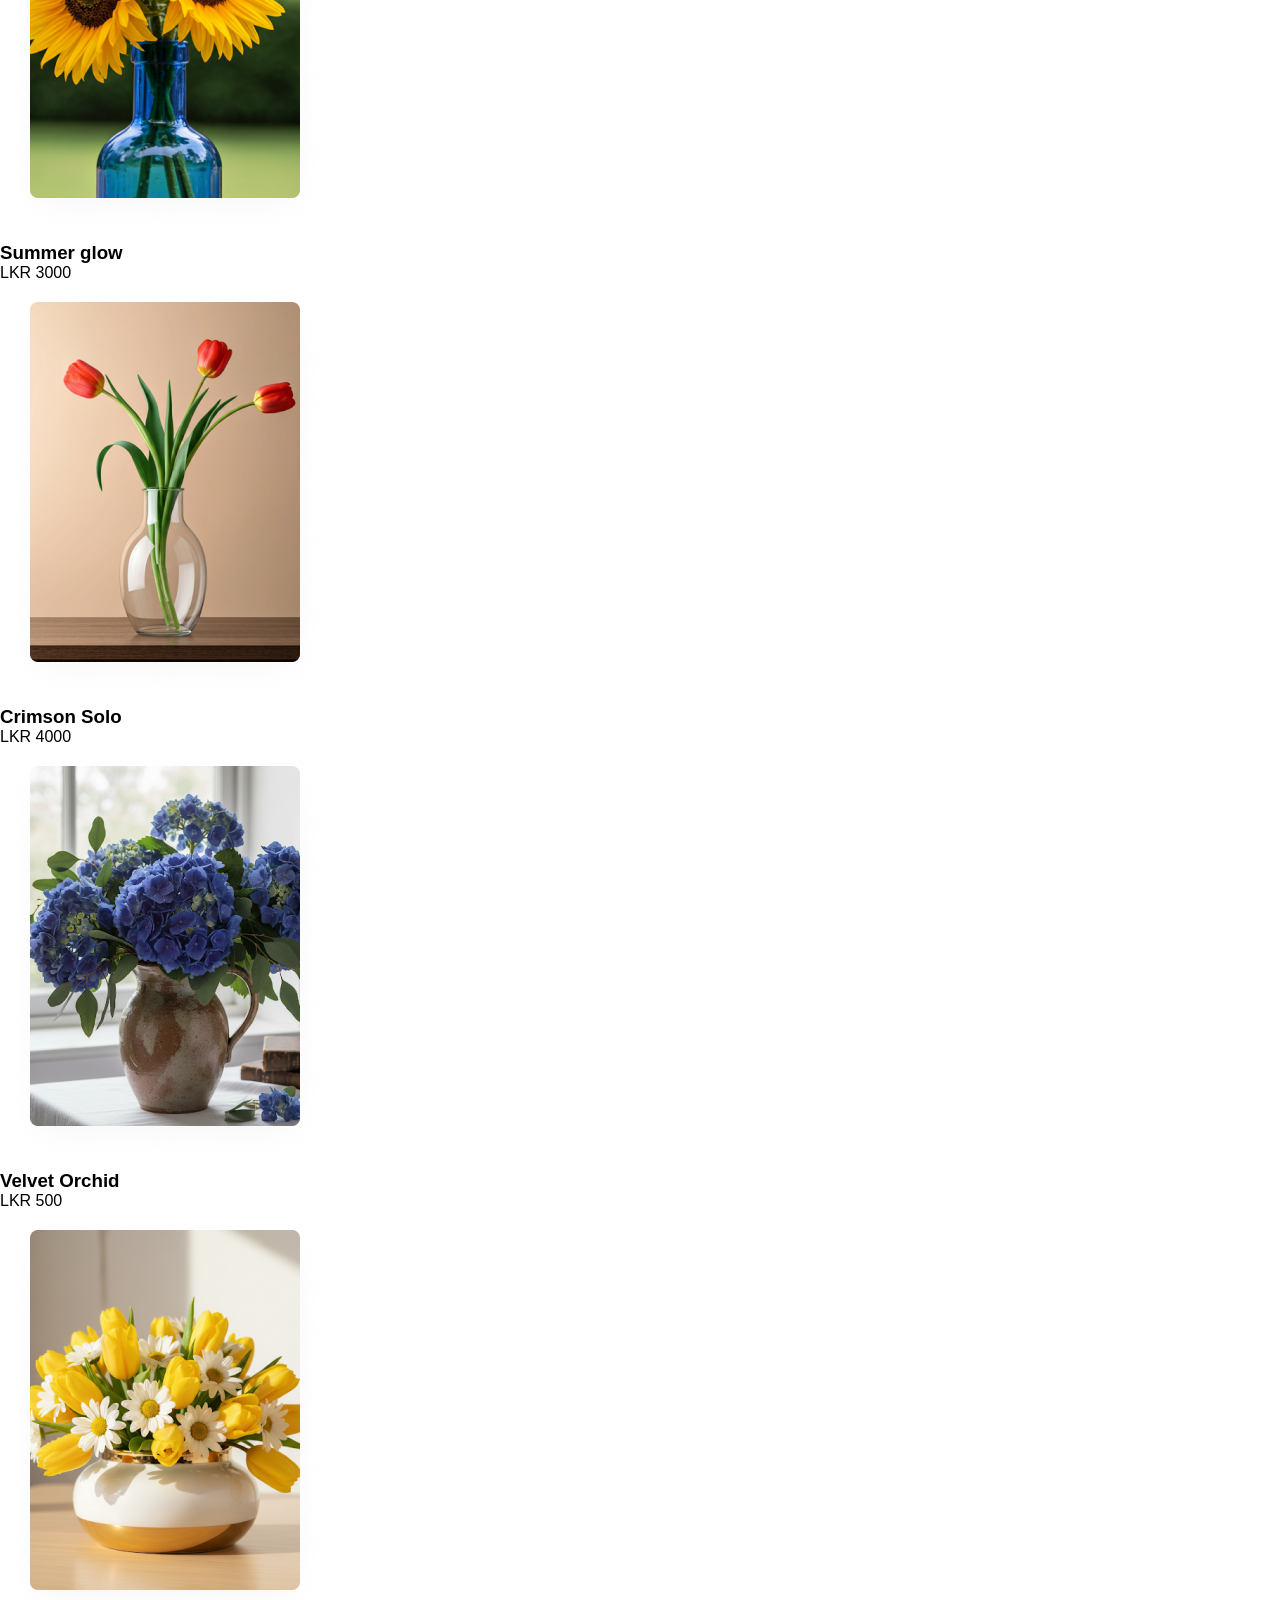
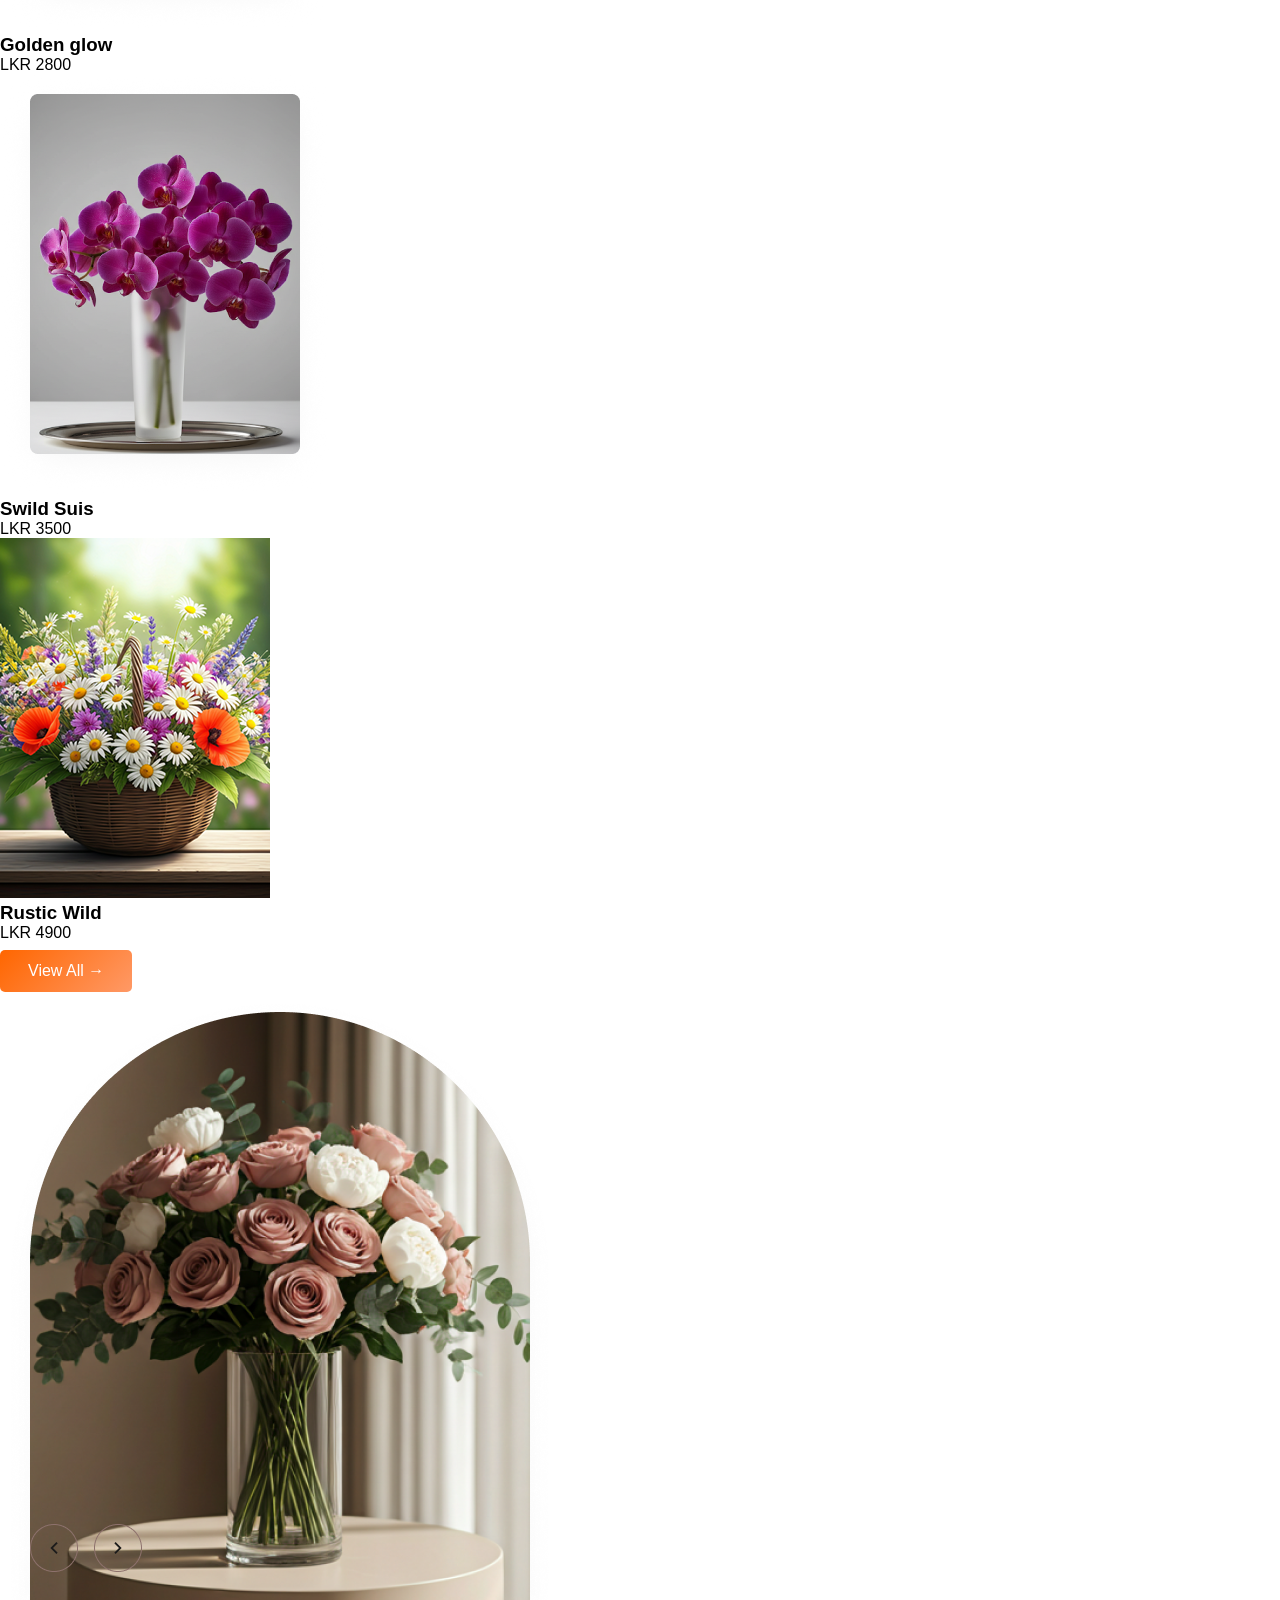
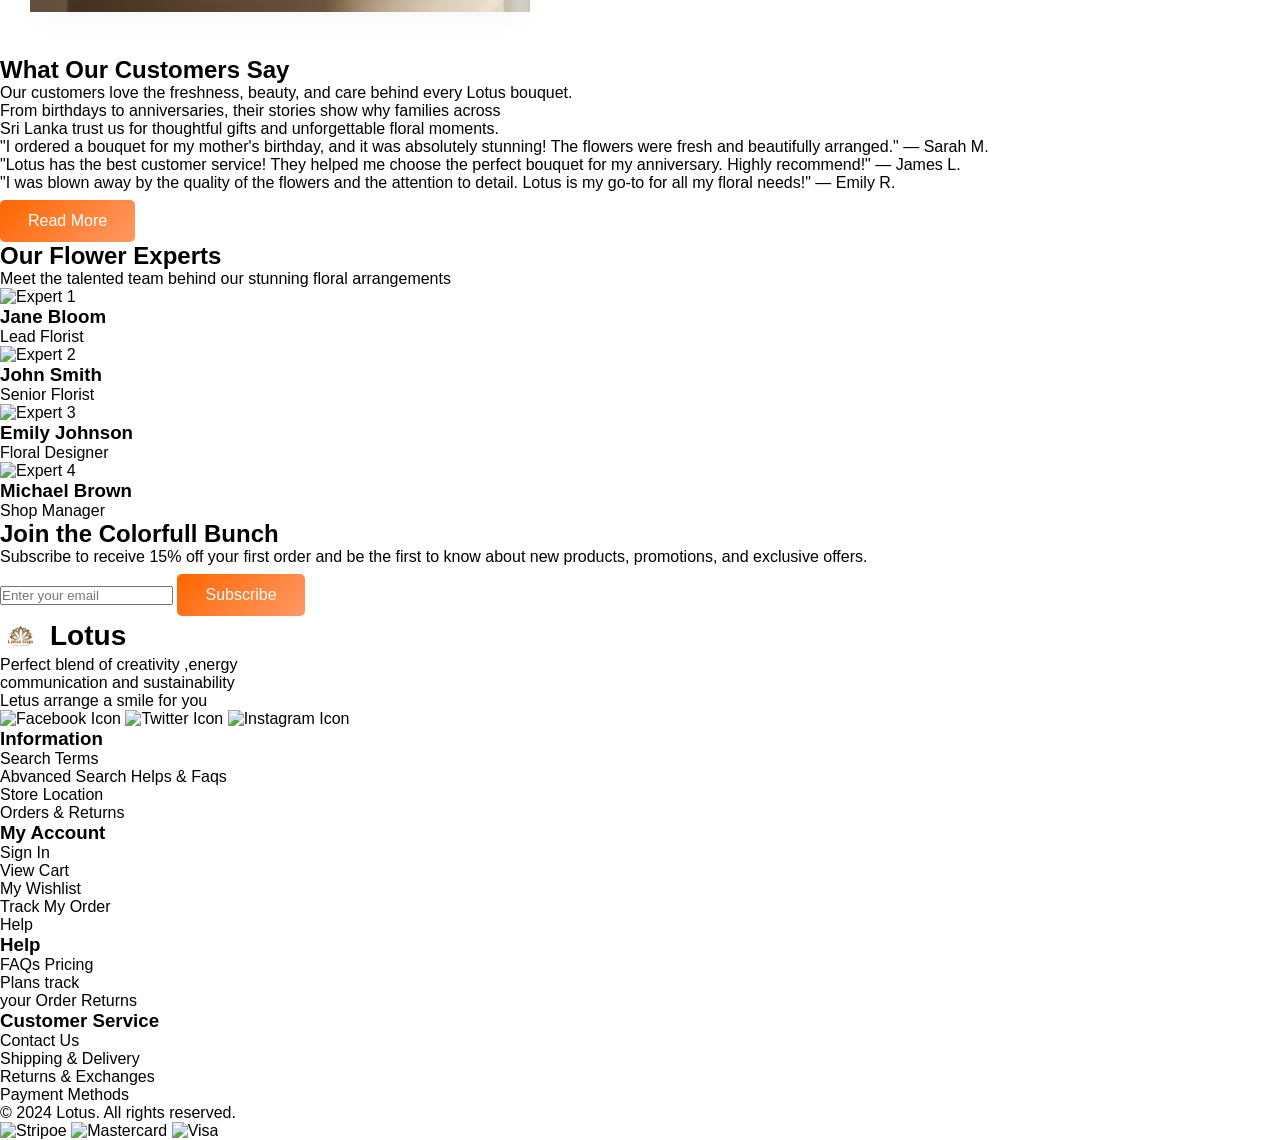
==== commit 4cc0962a: "Create the footer sections" ====
--- a/homepage.html
+++ b/homepage.html
@@ -97,7 +97,7 @@
                </div>
                <h3>Midnight Velvet</h3>
                <p>Price: LKR 3000</p>
-               <button class="btn">Buy Now</button>
+               <button class="btns">Buy Now</button>
             </div>
          </div>
       </section>
@@ -125,9 +125,217 @@
             </ul>
 
             <button class="btn">Read More</button>
-         </div>
-         
-      </section>
-
+         </div>        
+      </section>
+
+
+      <section class="collection-section">
+         <h2 class="collection-heading">featured Collection</h2>
+         <p class="collection-description"> Perfect blend of creativity and elegance
+         Let us arrange the perfect bouquet for you!</p>
+         <div class="collection-choice">
+            <button type="button" class="collection-tab active" data-tab="new">New</button>
+            <button type="button" class="collection-tab" data-tab="popular">Popular</button>
+            <button type="button" class="collection-tab" data-tab="bestseller">Best Seller</button>
+         </div>
+
+         <div class="collection-container">
+            <div class="collection-card collection-new">
+               <div class="collection-img-wrap">
+                  <img src="img/collection1.png" alt="Pink Ranunculus">
+               </div>
+               <h3>Pink Ranunculus</h3>
+               <p>LKR 5000</p>
+            </div>
+            <div class="collection-card collection-new">
+               <div class="collection-img-wrap">
+                  <img src="img/collection2.png" alt="Cotton & Clay">
+               </div>
+               <h3>Cotton & Clay</h3>
+               <p>LKR 2000</p>
+            </div>
+            <div class="collection-card collection-new">
+               <div class="collection-img-wrap">
+                  <img src="img/collection3.png" alt="Summer glow">
+               </div>
+               <h3>Summer glow</h3>
+               <p>LKR 3000</p>
+            </div>
+            <div class="collection-card collection-new">
+               <div class="collection-img-wrap">
+                  <img src="img/collection4.png" alt="Crimson Solo">
+               </div>
+               <h3>Crimson Solo</h3>
+               <p>LKR 4000</p>
+            </div>
+            <div class="collection-card collection-popular">
+               <div class="collection-img-wrap">
+                  <img src="img/collection5.png" alt="Velvet Orchid">
+               </div>
+               <h3>Velvet Orchid</h3>
+               <p>LKR 500</p>
+            </div>
+            <div class="collection-card collection-popular">
+               <div class="collection-img-wrap">
+                  <img src="img/collection6.png" alt="Golden glow">
+               </div>
+               <h3>Golden glow</h3>
+               <p>LKR 2800</p>
+            </div>
+            <div class="collection-card collection-popular">
+               <div class="collection-img-wrap">
+                  <img src="img/collection7.png" alt="Swild Suis">
+               </div>
+               <h3>Swild Suis</h3>
+               <p>LKR 3500</p>
+            </div>
+            <div class="collection-card collection-bestseller">
+               <div class="collection-img-wrap">
+                  <img src="img/Product 3.png" alt="Rustic Wild">
+               </div>
+               <h3>Rustic Wild</h3>
+               <p>LKR 4900</p>
+            </div>
+            <button class="btn view-all">View All <span class="symbol">→</span></button>
+         </div>
+      </section>
+
+
+      <section class="testimonial-section">
+         <div class="testimonial-img">
+            <img src="img/Luxury Bouquet2.png" alt="Happy customer with flowers">
+         </div>
+         <div class="testimonial-content">
+            <h2>What Our Customers Say</h2>
+            <p>Our customers love the freshness, beauty, and care behind every Lotus bouquet.<br>
+               From birthdays to anniversaries, their stories show why families across<br>
+               Sri Lanka trust us for thoughtful gifts and unforgettable floral moments.</p>
+
+            <ul class="testimonial-list">
+               <li>
+                  <span class="testimonial-quote">"I ordered a bouquet for my mother's birthday, and it was absolutely stunning! The flowers were fresh and beautifully arranged."</span>
+                  <span class="testimonial-author">— Sarah M.</span>
+               </li>
+               <li>
+                  <span class="testimonial-quote">"Lotus has the best customer service! They helped me choose the perfect bouquet for my anniversary. Highly recommend!"</span>
+                  <span class="testimonial-author">— James L.</span>
+               </li>
+               <li>
+                  <span class="testimonial-quote">"I was blown away by the quality of the flowers and the attention to detail. Lotus is my go-to for all my floral needs!"</span>
+                  <span class="testimonial-author">— Emily R.</span>
+               </li>
+            </ul>
+
+            <button class="btn">Read More</button>
+         </div>
+      </section>
+
+
+      <section class="Experts-section">
+         <h2 class="Experts-heading">Our Flower Experts</h2>
+         <p class="Experts-description">Meet the talented team behind our stunning floral arrangements</p>
+         <div class="Expert-container">
+            <div class="Expert-card">
+               <img src="img/Employee1.png" alt="Expert 1">
+               <h3>Jane Bloom</h3>
+               <p>Lead Florist</p>
+            </div>
+            <div class="Expert-card">
+               <img src="img/Employee2.png" alt="Expert 2">
+               <h3>John Smith</h3>
+               <p>Senior Florist</p>
+            </div>
+            <div class="Expert-card">
+               <img src="img/Employee3.png" alt="Expert 3">
+               <h3>Emily Johnson</h3>
+               <p>Floral Designer</p>
+            </div>
+            <div class="Expert-card">
+               <img src="img/Employee4.png" alt="Expert 4">
+               <h3>Michael Brown</h3>
+               <p>Shop Manager</p>
+            </div>
+       </div>
+      </section>
+
+
+
+      <section class="newsletter-section">
+         <h2 class="newsletter-heading">Join the Colorfull Bunch</h2>
+         <p class="newsletter-description">Subscribe to receive 15% off your first order and be the first to know about new products, promotions, and exclusive offers.</p>
+         <div class="newsletter-form">
+            <input type="email" placeholder="Enter your email">
+            <button class="btn">Subscribe</button>
+         </div>
+      </section>
+
+      <section class="footer">
+         <div class="footer-content">
+            <div class="footer-about">
+               <div class="logo-area">
+                 <img src="img/logo1.jpg" alt="Logo">
+                  <h1 class="lotus">Lotus</h1>
+               </div>
+               <p>Perfect blend of creativity ,energy<br>
+                  communication and sustainability<br>
+                  Letus arrange a smile for you 
+               </p>
+               <div class="social-icons">
+                  <img src="img/x1.png" alt="Facebook Icon">
+                  <img src="img/inst.png" alt="Twitter Icon">
+                  <img src="img/fb.png" alt="Instagram Icon">
+               </div>
+            </div>
+
+            <div class="footer-inform">
+               <h3>Information</h3>
+               <p>Search Terms<br> Abvanced Search
+                   Helps & Faqs <br>
+                  Store Location<br>
+                 Orders & Returns
+               </p>
+            </div>
+
+            <div class="footer-account">
+               <h3>My Account</h3>
+               <p>Sign In<br>
+                  View Cart<br>
+                  My Wishlist<br>
+                  Track My Order<br>
+                  Help
+               </p>
+            </div>
+
+            <div class="footer-help">
+               <h3>Help</h3>
+               <p>FAQs Pricing<br>
+                  Plans track<br>
+                  your Order Returns
+               </p>
+            </div>
+
+            <div class="footer-service">
+               <h3>Customer Service</h3>
+               <p>Contact Us<br>
+                  Shipping & Delivery<br>
+                  Returns & Exchanges<br>
+                  Payment Methods
+               </p>
+            </div>
+         </div>
+
+         <div class="footer-bottom">
+            <p>&copy; 2024 Lotus. All rights reserved.</p>
+            <div class="payments-icons">
+               <img src="img/Stripe.png" alt="Stripoe">
+               <img src="img/Mastercard.png" alt="Mastercard">
+               <img src="img/Visa.png" alt="Visa">
+            </div>
+         </div>
+      </section>
+
+      
+           
 </body>
-</html>+</html>
+             
